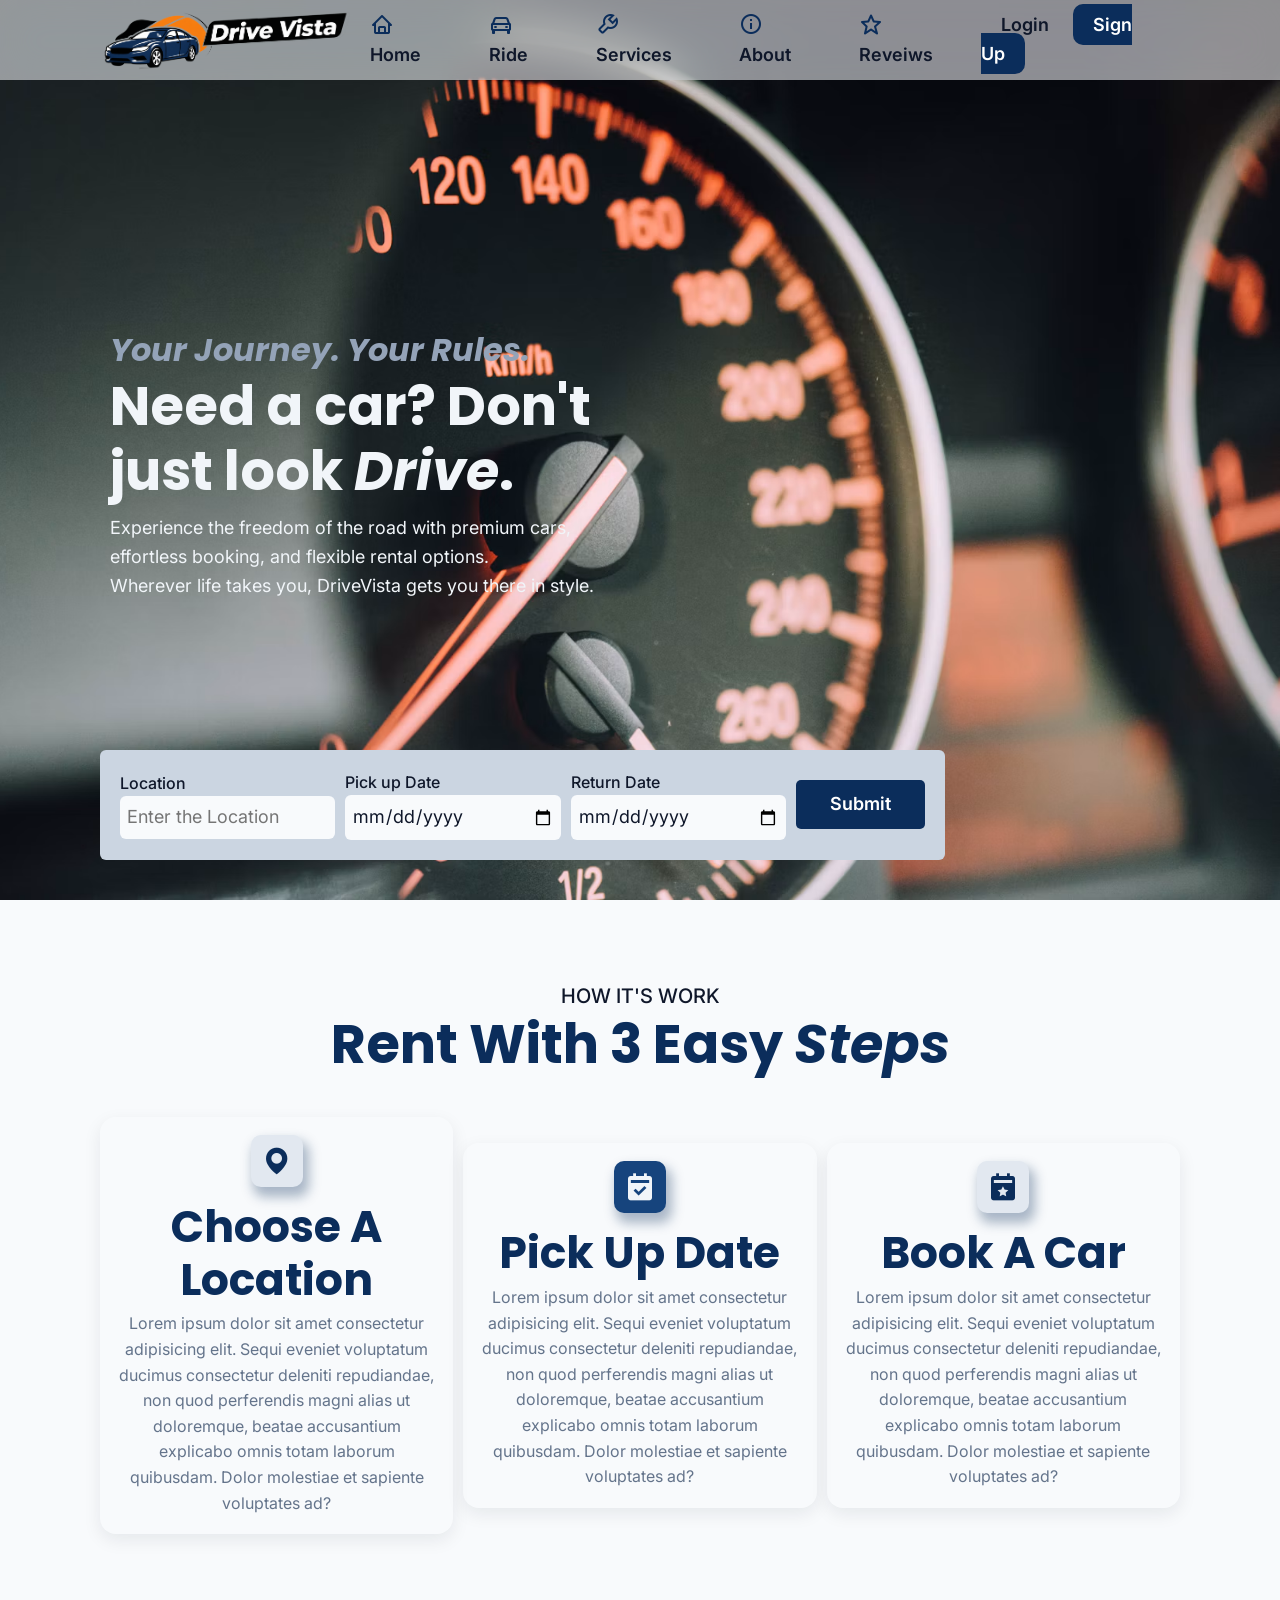
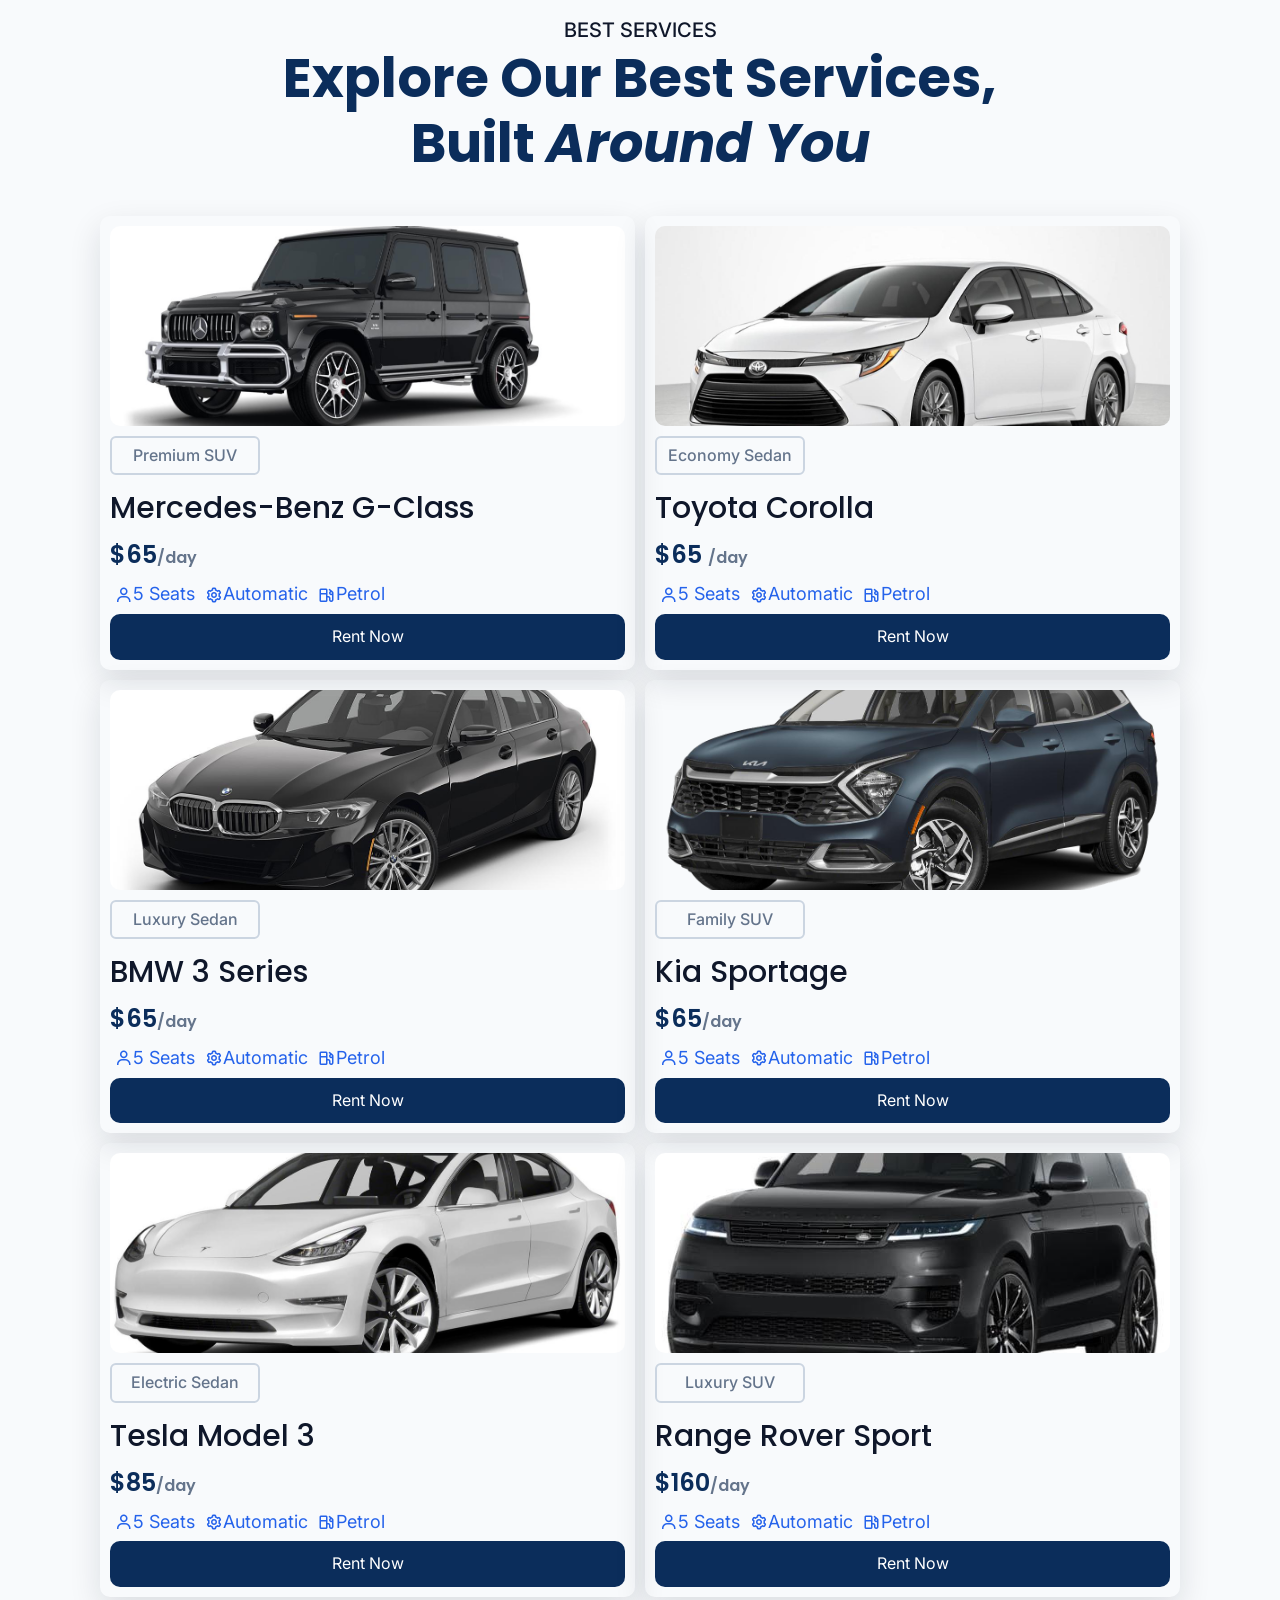
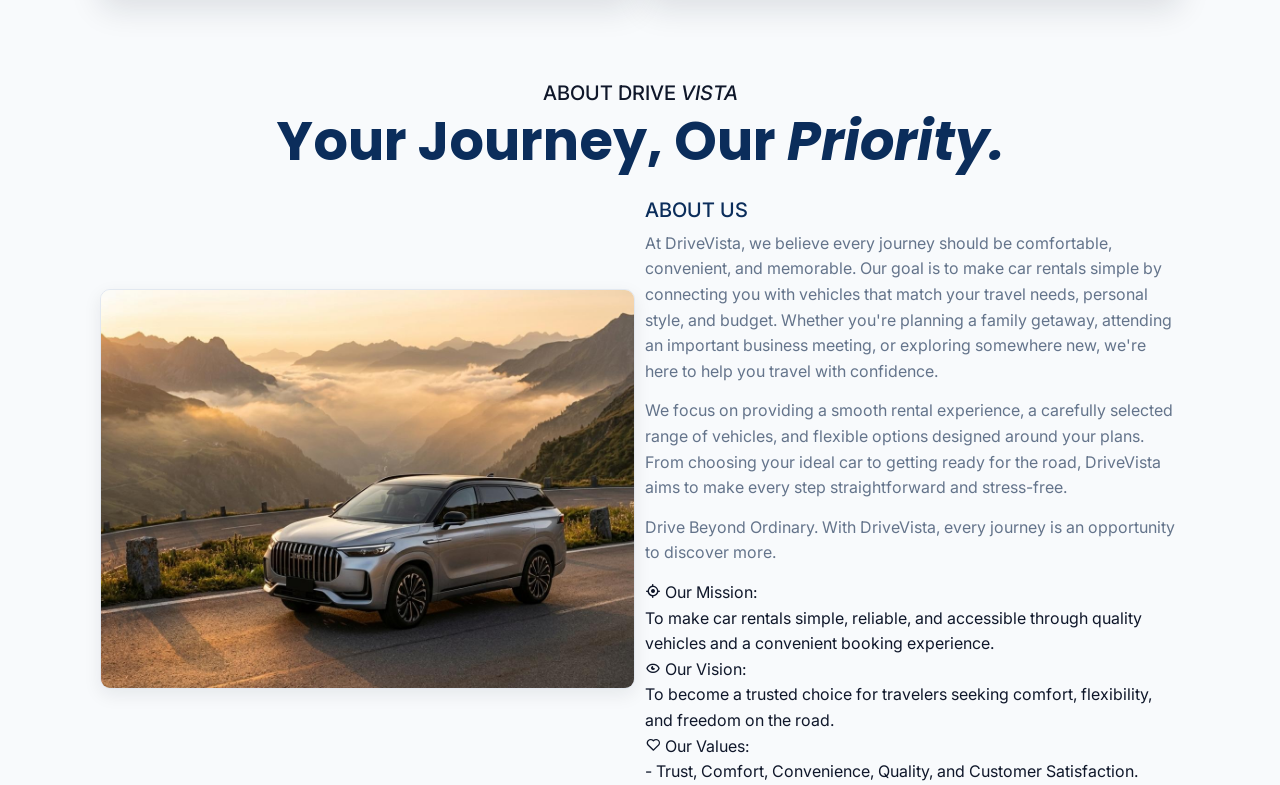
==== index.html @ 998f9898 "The git initialized in the Drive Vista and project near to be ends" ====
<!doctype html>
<html lang="en">
  <head>
    <meta charset="UTF-8" />
    <meta name="viewport" content="width=device-width, initial-scale=1.0" />
    <meta
      name="description"
      content="Discover DriveVista for a seamless car rental experience. Explore premium vehicles, flexible bookings, and convenient rides for every journey."
    />
    <title>DriveVista | Premium Car Rentals</title>
    <link rel="stylesheet" href="./CSS[style-Sheets]/style.css" />
    <link
      href="https://unpkg.com/boxicons@2.1.4/css/boxicons.min.css"
      rel="stylesheet"
    />
  </head>
  <body>
    <header>
      <div class="navLogo">
        <a href="index.html">
          <img src="./Assets/mainLogo.png" alt="mainLogo" />
        </a>
      </div>
      <div class="menuIcon"><i class="bx bx-menu"></i></div>
      <div class="navLinks">
        <a href="#home"><i class="bx bx-home"></i> Home</a>
        <a href="#ride"><i class="bx bx-car"></i> Ride</a>
        <a href="#services"><i class="bx bx-wrench"></i> Services</a>
        <a href="#about"><i class="bx bx-info-circle"></i> About</a>
        <a href="#reviews"><i class="bx bx-star"></i> Reveiws</a>
      </div>
      <div class="navBtn">
        <a href="#" class="sign-in">Login</a>
        <a href="#" class="sign-up">Sign Up</a>
      </div>
    </header>

    <!-- Home Section Starts Here -->
    <section class="section home" id="home">
      <div class="homeText">
        <h1>
          <span>Your Journey. Your Rules. </span><br />
          Need a car? Don't just look <em>Drive</em>.
        </h1>
        <p>
          Experience the freedom of the road with premium cars, <br />
          effortless booking, and flexible rental options. <br />
          Wherever life takes you, DriveVista gets you there in style.
        </p>
      </div>
      <div class="registrationForm-Container">
        <form action="">
          <div class="input-box">
            <span>Location</span>
            <input
              type="search"
              name="locationRegistrationForm"
              id="locationRegistrationForm"
              placeholder="Enter the Location"
              important
            />
          </div>
          <div class="input-box">
            <span>Pick up Date</span>
            <input
              type="date"
              name="picudateRegistrationForm"
              id="picudateRegistrationForm"
              important
            />
          </div>
          <div class="input-box">
            <span>Return Date</span>
            <input
              type="date"
              name="retdateRegistrationForm"
              id="retdateRegistrationForm"
            />
          </div>
          <button type="submit" class="registrationFormBTN">Submit</button>
        </form>
      </div>
    </section>
    <!-- Home Section Ends Here -->

    <!-- Rides Section Starts Here -->
    <section class="section ride space16" id="ride">
      <div class="ride_text">
        <span>How it's Work</span>
        <h1>Rent With 3 Easy <em>Steps</em></h1>
      </div>
      <div class="ride_container space8">
        <div class="ride_bxes">
          <i class="bx bxs-map"></i>
          <h2>Choose A Location</h2>
          <p>
            Lorem ipsum dolor sit amet consectetur adipisicing elit. Sequi
            eveniet voluptatum ducimus consectetur deleniti repudiandae, non
            quod perferendis magni alias ut doloremque, beatae accusantium
            explicabo omnis totam laborum quibusdam. Dolor molestiae et sapiente
            voluptates ad?
          </p>
        </div>
        <div class="ride_bxes">
          <i class="bx bxs-calendar-check"></i>
          <h2>Pick Up Date</h2>
          <p>
            Lorem ipsum dolor sit amet consectetur adipisicing elit. Sequi
            eveniet voluptatum ducimus consectetur deleniti repudiandae, non
            quod perferendis magni alias ut doloremque, beatae accusantium
            explicabo omnis totam laborum quibusdam. Dolor molestiae et sapiente
            voluptates ad?
          </p>
        </div>
        <div class="ride_bxes">
          <i class="bx bxs-calendar-star"></i>
          <h2>Book A Car</h2>
          <p>
            Lorem ipsum dolor sit amet consectetur adipisicing elit. Sequi
            eveniet voluptatum ducimus consectetur deleniti repudiandae, non
            quod perferendis magni alias ut doloremque, beatae accusantium
            explicabo omnis totam laborum quibusdam. Dolor molestiae et sapiente
            voluptates ad?
          </p>
        </div>
      </div>
    </section>

    <!-- Rides Section Ends Here -->

    <!-- Service Section Starts Here -->
    <section class="section service space16" id="services">
      <div class="service_text">
        <span>Best Services</span>
        <h1>
          Explore Our Best Services,<br />
          Built <em>Around You</em>
        </h1>
      </div>
      <div class="service_container space8">
        <div class="service_card">
          <div class="service_card-img">
            <img src="./Assets/serviceCardCar(1).jpg" alt="car#01" />
          </div>
          <p>Premium SUV</p>
          <h3>Mercedes-Benz G-Class</h3>
          <h4>$65<span>/day</span></h4>
          <div class="serviceCardIcon">
            <p><i class="bx bx-user"></i> 5 Seats</p>
            <p><i class="bx bx-cog"></i> Automatic</p>
            <p><i class="bx bx-gas-pump"></i> Petrol</p>
          </div>

          <a href="#" class="service_card-btn">Rent Now</a>
        </div>
        <div class="service_card">
          <div class="service_card-img">
            <img src="./Assets/serviceCardCar(2).jpg" alt="car#2" />
          </div>
          <p>Economy Sedan</p>
          <h3>Toyota Corolla</h3>
          <h4>$65 <span>/day</span></h4>
          <div class="serviceCardIcon">
            <p><i class="bx bx-user"></i> 5 Seats</p>
            <p><i class="bx bx-cog"></i> Automatic</p>
            <p><i class="bx bx-gas-pump"></i> Petrol</p>
          </div>

          <a href="#" class="service_card-btn">Rent Now</a>
        </div>
        <div class="service_card">
          <div class="service_card-img">
            <img src="./Assets/serviceCardCar(3).jpg" alt="car#03" />
          </div>
          <p>Luxury Sedan</p>
          <h3>BMW 3 Series</h3>
          <h4>$65<span>/day</span></h4>
         <div class="serviceCardIcon">
            <p><i class="bx bx-user"></i> 5 Seats</p>
            <p><i class="bx bx-cog"></i> Automatic</p>
            <p><i class="bx bx-gas-pump"></i> Petrol</p>
          </div>

          <a href="#" class="service_card-btn">Rent Now</a>
        </div>
        <div class="service_card">
          <div class="service_card-img">
            <img src="./Assets/serviceCardCar_(4).png" alt="car#04" />
          </div>
          <p>Family SUV</p>
          <h3>Kia Sportage</h3>
          <h4>$65<span>/day</span></h4>
           <div class="serviceCardIcon">
            <p><i class="bx bx-user"></i> 5 Seats</p>
            <p><i class="bx bx-cog"></i> Automatic</p>
            <p><i class="bx bx-gas-pump"></i> Petrol</p>
          </div>

          <a href="#" class="service_card-btn">Rent Now</a>
        </div>
        <div class="service_card">
          <div class="service_card-img">
            <img src="./Assets/serviceCardCar(5).jpg" alt="car#05" />
          </div>
          <p>Electric Sedan</p>
          <h3>Tesla Model 3</h3>
          <h4>$85<span>/day</span></h4>
           <div class="serviceCardIcon">
            <p><i class="bx bx-user"></i> 5 Seats</p>
            <p><i class="bx bx-cog"></i> Automatic</p>
            <p><i class="bx bx-gas-pump"></i> Petrol</p>
          </div>

          <a href="#" class="service_card-btn">Rent Now</a>
        </div>
        <div class="service_card">
          <div class="service_card-img">
            <img src="./Assets/serviceCardCar(6).jpg" alt="car#06" />
          </div>
          <p>Luxury SUV</p>
          <h3>Range Rover Sport</h3>
          <h4>$160<span>/day</span></h4>
          <div class="serviceCardIcon">
            <p><i class="bx bx-user"></i> 5 Seats</p>
            <p><i class="bx bx-cog"></i> Automatic</p>
            <p><i class="bx bx-gas-pump"></i> Petrol</p>
          </div>
          <a href="#" class="service_card-btn">Rent Now</a>
        </div>
      </div>
    </section>
    <!-- Service Section Ends Here -->
    <!-- About Section Starts Here -->
    <section class="about section space16" id="about">
      <div class="about_text">
        <span>About Drive <em>Vista</em></span>
        <h1>Your Journey, Our <em>Priority.</em></h1>
      </div>
      <div class="about_container">
        <div class="about-img">
          <img src="./Assets/aboutSectionImg (2).jpg" alt="aboutSectionImg" />
        </div>
        <div class="about-text">
          <span>About US</span>
          <p>
            At DriveVista, we believe every journey should be comfortable,
            convenient, and memorable. Our goal is to make car rentals simple by
            connecting you with vehicles that match your travel needs, personal
            style, and budget. Whether you're planning a family getaway,
            attending an important business meeting, or exploring somewhere new,
            we're here to help you travel with confidence.
          </p>
          <p>
            We focus on providing a smooth rental experience, a carefully
            selected range of vehicles, and flexible options designed around
            your plans. From choosing your ideal car to getting ready for the
            road, DriveVista aims to make every step straightforward and
            stress-free.
          </p>
          <p>
            Drive Beyond Ordinary. With DriveVista, every journey is an
            opportunity to discover more.
          </p>
          <dl class="suppContnet">
            <dt><i class="bx bx-target-lock"></i> Our Mission:</dt>
            <dd>
              To make car rentals simple, reliable, and accessible through
              quality <br />vehicles and a convenient booking experience.
            </dd>
            <dt><i class="bx bx-show-alt"></i> Our Vision:</dt>
            <dd>
              To become a trusted choice for travelers seeking comfort,
              flexibility,<br />
              and freedom on the road.
            </dd>
            <dt><i class="bx bx-heart"></i> Our Values:</dt>
            <dd>
              - Trust, Comfort, Convenience, Quality, and Customer Satisfaction.
            </dd>
          </dl>
        </div>
      </div>
    </section>
    <!-- About Section Ends Here -->
    <script src="./Javascript/app.js"></script>
  </body>
</html>
---- CSS[style-Sheets]/style.css ----
/* ========================================
   DriveVista — Global Design Tokens
   File: root.css
======================================== */

/* 1. Google Fonts */
@import url('https://fonts.googleapis.com/css2?family=Inter:wght@400;500;600;700&family=Poppins:wght@400;500;600;700;800&display=swap');

/* 2. Root Variables */
:root {
  /* Brand Colors */
  --color-primary: #0B2D5B;
  --color-primary-light: #16447D;
  --color-secondary: #2563EB;
  --color-secondary-hover: #1D4ED8;
  --color-accent: #0EA5A4;

  /* Background Colors */
  --color-background: #F8FAFC;
  --color-surface: #FFFFFF;
  --color-surface-alt: #F1F5F9;

  /* Text Colors */
  --color-text: #0F172A;
  --color-text-secondary: #64748B;
  --color-text-muted: #94A3B8;
  --color-text-inverse: #FFFFFF;

  /* Border Colors */
  --color-border: #E2E8F0;
  --color-border-dark: #CBD5E1;

  /* Status Colors */
  --color-success: #16A34A;
  --color-warning: #F59E0B;
  --color-danger: #DC2626;

  /* Typography */
  --font-primary: 'Inter', sans-serif;
  --font-heading: 'Poppins', sans-serif;

  --font-size-xs: 1.2rem;
  --font-size-sm: 1.4rem;
  --font-size-base: 1.6rem;
  --font-size-md: 1.8rem;
  --font-size-lg: 2rem;
  --font-size-xl: 2.4rem;
  --font-size-2xl: 3.2rem;
  --font-size-3xl: 4rem;
  --font-size-4xl: 4.8rem;

  --font-weight-regular: 400;
  --font-weight-medium: 500;
  --font-weight-semibold: 600;
  --font-weight-bold: 700;
  --font-weight-extrabold: 800;

  --line-height-tight: 1.2;
  --line-height-normal: 1.6;
  --line-height-relaxed: 1.8;



  /* Layout */
  --container-width: 120rem;
  --container-padding: 2.4rem;
  --navbar-height: 8rem;

  /* Border Radius */
  --radius-sm: 0.6rem;
  --radius-md: 1rem;
  --radius-lg: 1.6rem;
  --radius-xl: 2.4rem;
  --radius-full: 9999px;

  /* Shadows */
  --shadow-sm: 0 0.2rem 0.6rem rgb(15 23 42 / 5%);
  --shadow-md: 0 0.6rem 1.8rem rgb(15 23 42 / 8%);
  --shadow-lg: 0 1.2rem 3.2rem rgb(15 23 42 / 12%);

  /* Transitions */
  --transition-fast: 0.2s ease;
  --transition-normal: 0.3s ease;
  --transition-slow: 0.5s ease;

  /* Z-index */
  --z-dropdown: 100;
  --z-sticky: 500;
  --z-overlay: 900;
  --z-modal: 1000;
}

/* 3. Global Reset */
*,
*::before,
*::after {
  margin: 0;
  padding: 0;
  box-sizing: border-box;
}

/* 4. Base HTML */
html {
  font-size: 62.5%;
  scroll-behavior: smooth;
  scroll-padding-top: var(--navbar-height);
}

html::-webkit-scrollbar-track {
  background: transparent;
}

html::-webkit-scrollbar-thumb {
  background: var(--color-primary-light);
  border-radius: var(--radius-xl);
}

body {
  min-width: 320px;
  font-family: var(--font-primary);
  font-size: var(--font-size-base);
  line-height: var(--line-height-normal);
  color: var(--color-text);
  background-color: var(--color-background);
  -webkit-font-smoothing: antialiased;
  text-rendering: optimizeLegibility;
}

/* 5. Headings */
h1,
h2,
h3,
h4,
h5,
h6 {
  font-family: var(--font-heading);
  font-weight: var(--font-weight-bold);
  line-height: var(--line-height-tight);
  color: var(--color-primary);
}

h1 {
  font-size: clamp(3.6rem, 5vw, 5.4rem);
}

h2 {
  font-size: clamp(2.8rem, 4vw, 4.4rem);
}

h3 {
  font-size: clamp(2.2rem, 3vw, 3rem);
}

p {
  color: var(--color-text-secondary);
}

/* 6. Links */
a {
  color: inherit;
  text-decoration: none;
  transition: color var(--transition-fast);
}

/* 7. Images and Media */
img,
picture,
video,
canvas,
svg {
  display: block;
  max-width: 100%;
}

img {
  height: auto;
  object-fit: cover;
}

/* 8. Form Elements */
button,
input,
textarea,
select {
  font: inherit;
}

button {
  cursor: pointer;
  border: none;
}

input,
textarea,
select {
  width: 100%;
  color: var(--color-text);
  background-color: var(--color-surface);
  border: 1px solid var(--color-border);
  border-radius: var(--radius-md);
  outline: none;
  transition:
    border-color var(--transition-fast),
    box-shadow var(--transition-fast);
}

input:focus,
textarea:focus,
select:focus {
  /* border-color: var(--color-secondary); */
  box-shadow: 0 0 0 3px rgb(37 99 235 / 12%);
}

textarea {
  resize: vertical;
}

button:focus-visible,
a:focus-visible {
  outline: 2px solid var(--color-secondary);
  outline-offset: 3px;
}

/* 9. Lists */
ul,
ol {
  list-style: none;
}

/* 10. Selection */
::selection {
  color: var(--color-text-inverse);
  background-color: var(--color-secondary);
}

/* 11. Reusable Layout */
.container {
  width: min(100% - (var(--container-padding) * 2),
      var(--container-width));
  margin-inline: auto;
}

.section {
  padding-block: var(--space-16);
  padding-left: 10rem;
  padding-right: 10rem;

}

.space1 {

  margin-top: 0.5rem;
}

.space2 {

  margin-top: 1rem;
}

.space3 {

  margin-top: 1.5rem;
}

.space4 {

  margin-top: 2rem;
}

.space5 {

  margin-top: 2.5rem;
}

.space6 {

  margin-top: 3rem;
}

.space8 {

  margin-top: 4rem;
}

.space10 {
  margin-top: 5rem;
}

.space12 {
  margin-top: 6rem;
}

.space16 {
  margin-top: 8rem;
}

/* ========================================
Header Css Starts Here
========================================*/
header {
  position: fixed;
  width: 100%;
  height: var(--navbar-height);
  top: 0;
  right: 0;
  z-index: var(--z-sticky);
  display: flex;
  align-items: center;
  justify-content: space-between;
  background: rgba(248, 250, 252, 0.555);
  backdrop-filter: blur(20px) saturate(180%);
  -webkit-backdrop-filter: blur(20px) saturate(180%);
  /* background: var(--color-border); */
  padding: 1.5rem 10rem;
}

header .navLogo img {
  width: 250px;
}

header .navLinks {
  display: flex;
  align-items: center;
  justify-content: center;
}

header .navLinks i {
  font-size: var(--font-size-xl);
  color: var(--color-primary);
  position: relative;
  top: 3px;
}

header .navLinks a {
  padding: 1rem 2rem;
  font-weight: 600;
  font-size: var(--font-size-md);
  position: relative;
}

header .navLinks a:hover {
  transition: var(--transition-normal);
  color: var(--color-primary);
}

header .navLinks a::after {
  content: "";
  width: 0%;
  height: 3px;
  background: var(--color-primary);
  position: absolute;
  bottom: 1px;
  left: 0;
  transition: var(--transition-normal);
}

header .navLinks a:hover::after {
  width: 100%;
}

header .menuIcon {
  display: none;

}

header .menuIcon i {
  font-size: var(--font-size-xl);
  cursor: pointer;
  padding: 5px;
  color: var(--color-primary);
  border: 2px solid var(--color-primary-light);
  border-radius: var(--radius-md);
}

header .navBtn a {
  padding: 1rem 2rem;
  color: var(--color-text-inverse);
  font-weight: var(--font-weight-semibold);
  font-size: var(--font-size-md);
  border-radius: var(--radius-md)
}

header .navBtn a.sign-up {
  background: var(--color-primary);
  transition: var(--transition-normal);
}

header .navBtn a.sign-in {
  color: var(--color-text);
  transition: var(--transition-normal);
}

header .navBtn a.sign-up:hover,
header .navBtn a.sign-in:hover {
  background: var(--color-primary-light);
  color: var(--color-text-inverse);

}

/* ========================================
Header Css Ends Here
========================================*/


/* ========================================
Home Css Starts Here
========================================*/
.home {
  width: 100%;
  min-height: 100vh;
  position: relative;
  background: url(../Assets/carMeter.png);
  background-repeat: no-repeat;
  background-position: center right;
  background-size: cover;
  display: grid;
  align-items: center;
  grid-template-columns: repeat(2, 1fr);
}

.home .homeText {
  text-align: left;
}

.home .homeText h1,
.home .homeText p {
  color: var(--color-surface-alt);
  margin: 1rem .5rem 0 1rem;
}

.home .homeText h1 span {
  font-size: var(--font-size-2xl);
  color: var(--color-text-muted);
  text-align: center;
  font-style: italic;
}

.home .homeText p {
  font-size: var(--font-size-md);
  margin: 1rem .5rem 0 1rem;
}

.home .registrationForm-Container form {
  display: flex;
  flex-wrap: wrap;
  align-items: center;
  gap: 1rem;
  position: absolute;
  bottom: 4rem;
  left: 10rem;
  background: var(--color-border-dark);
  padding: 2rem;
  border-radius: var(--radius-sm);
}

.home .registrationForm-Container .input-box {
  flex: 1 1 7rem;
  display: flex;
  flex-direction: column;
}

.home .registrationForm-Container .input-box span {
  font-weight: var(--font-weight-medium);
}

.home .registrationForm-Container .input-box input::placeholder {
  font-size: var(--font-size-md);
}

.home .registrationForm-Container .input-box input {
  padding: 0.7rem;
  outline: none;
  border: none;
  background-color: var(--color-background);
  border-radius: var(--radius-sm);
  font-size: var(--font-size-md);
}

.home .registrationForm-Container .registrationFormBTN {
  /* flex: 1 1 7rem; */
  padding: 1rem 3.4rem;
  border: none;
  border-radius: .5rem;
  background: var(--color-primary);
  color: var(--color-text-inverse);
  font-size: var(--font-size-md);
  font-weight: var(--font-weight-semibold);
  transition: var(--transition-normal);
}

.home .registrationForm-Container .registrationFormBTN:hover {
  background-color: var(--color-primary-light);
  transform: scale(1.1);
}

/* ========================================
Home Css Ends Here
========================================*/
/* ========================================
Ride Section Css Starts Here
========================================*/
.ride .ride_text {
  text-align: center;
}

.ride .ride_text span {
  font-size: var(--font-size-lg);
  text-transform: uppercase;
  font-weight: var(--font-weight-medium);
}

.ride .ride_container {
  display: grid;
  align-items: center;
  grid-template-columns: repeat(auto-fit, minmax(250px, auto));
  gap: 1rem;
}

.ride .ride_container .ride_bxes {
  text-align: center;
  padding: 1.8rem;
  box-shadow: var(--shadow-md);
  border-radius: var(--radius-lg);
}

.ride .ride_container .ride_bxes .bx {
  font-size: var(--font-size-2xl);
  padding: 1rem;
  background: var(--color-border);
  border-radius: var(--radius-md);
  color: var(--color-primary);
  transition: var(--transition-normal);
  box-shadow: 4px 8px 12px 2px #0b2e5b56;
}

.ride .ride_container .ride_bxes .bx:hover,
.ride .ride_container .ride_bxes .bxs-calendar-check {
  background: var(--color-primary-light);
  color: var(--color-surface-alt);
}

.ride .ride_container .ride_bxes h2 {
  margin: 1.4rem 0 .5rem;
}

/* ========================================
Ride Section Css Ends Here
========================================*/


/* ========================================
Services Section Css Starts Here
========================================*/
.service .service_text {
  text-align: center;
}

.service .service_text span {
  font-size: var(--font-size-lg);
  text-transform: uppercase;
  font-weight: var(--font-weight-medium);
}

.service .service_container {
  display: grid;
  grid-template-columns: repeat(auto-fit, minmax(400px, auto));
  gap: 1rem;
}

.service .service_container .service_card {
  padding: 1rem;
  border-radius: var(--radius-md);
  box-shadow: var(--shadow-lg);
  transition: var(--transition-fast);
}
.service .service_container .service_card:hover{
  background: var(--color-border);
}
.service .service_container .service_card .service_card-img{
  width: 100%;
  height: 200px;
}
.service .service_container .service_card .service_card-img img{
  width: 100%;
  height: 100%;
  border-radius: var(--radius-md);
  object-fit: cover;
  object-position: center;
}
.service .service_container .service_card>p{
  padding: 5px 0rem;
  text-align: center;
  width: 15rem;
  border-radius: var(--radius-sm);
  margin: 1rem 0px 1rem;
  font-weight: var(--font-weight-medium);
  border: 2px solid var(--color-border-dark);
}
.service .service_container .service_card h3{
  color: var(--color-text);
  font-weight: var(--font-weight-medium);
  margin: 1.5rem 0;
}
.service .service_container .service_card h4{
  font-size: var(--font-size-xl);
  font-weight: var(--font-weight-semibold);
  margin: 0.2rem 0px 0.5rem;
}
.service .service_container .service_card .serviceCardIcon{
  font-size: var(--font-size-md);
  display: flex;
  align-items: center;
 }
.service .service_container .service_card .serviceCardIcon p{
  color: var(--color-secondary);
  margin: .5rem .5rem;
  display: flex;
  align-items: center;
}

.service .service_container .service_card h4 span{
  font-size: var(--font-size-base);
  color: var(--color-text-secondary);
}
.service .service_container .service_card .service_card-btn{
  display: flex;
  justify-content: center;
  background: var(--color-primary);
  color: var(--color-text-inverse);
  padding: 1rem;border-radius: var(--radius-md);
}
.service .service_container .service_card .service_card-btn:hover{
  background: var(--color-primary-light);
}

  /* ========================================
Services Section Css Ends Here
========================================*/


/* ========================================
About Section Css Starts Here
========================================*/
.about .about_text{
  text-align: center;
}

.about .about_text span {
  font-size: var(--font-size-lg);
  text-transform: uppercase;
  font-weight: var(--font-weight-medium);
  
}
.about .about_container {
  display: grid;
  grid-template-columns: repeat(2,1fr);
  margin-top: 2rem;
  align-items: center;
  gap: 1rem;
}
.about .about_container .about-img img{
  border-radius: var(--radius-md);
  box-shadow: var(--shadow-md);
  border:1px solid var(--color-border);
}

.about .about_container .about-text span{ 
  font-weight: var(--font-weight-medium);
  color: var(--color-primary);
  font-size: var(--font-size-lg);

  text-transform: uppercase;
}
.about .about_container .about-text p{ 
  margin: .5rem 0 1.4rem;
  /* font-size: var(--font-size-md); */
}
/* ========================================
About Section Css Ends Here
========================================*/
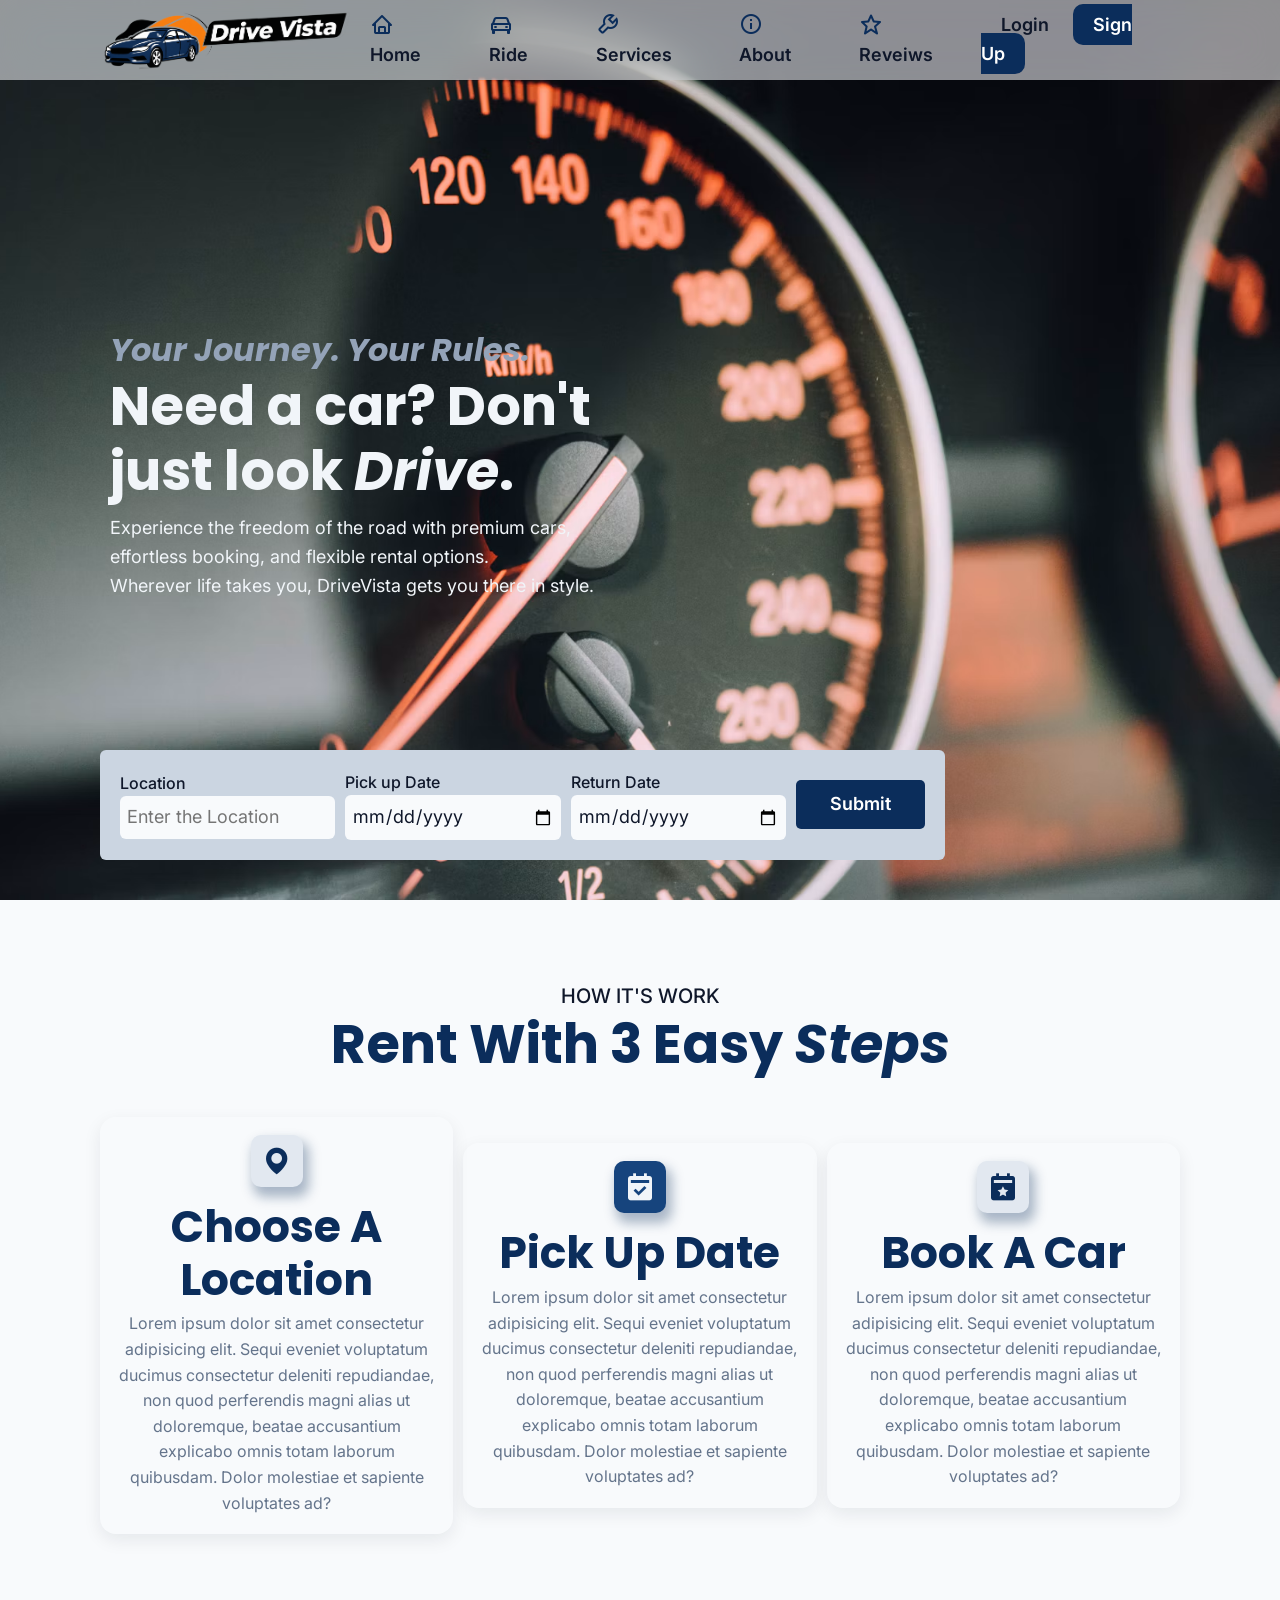
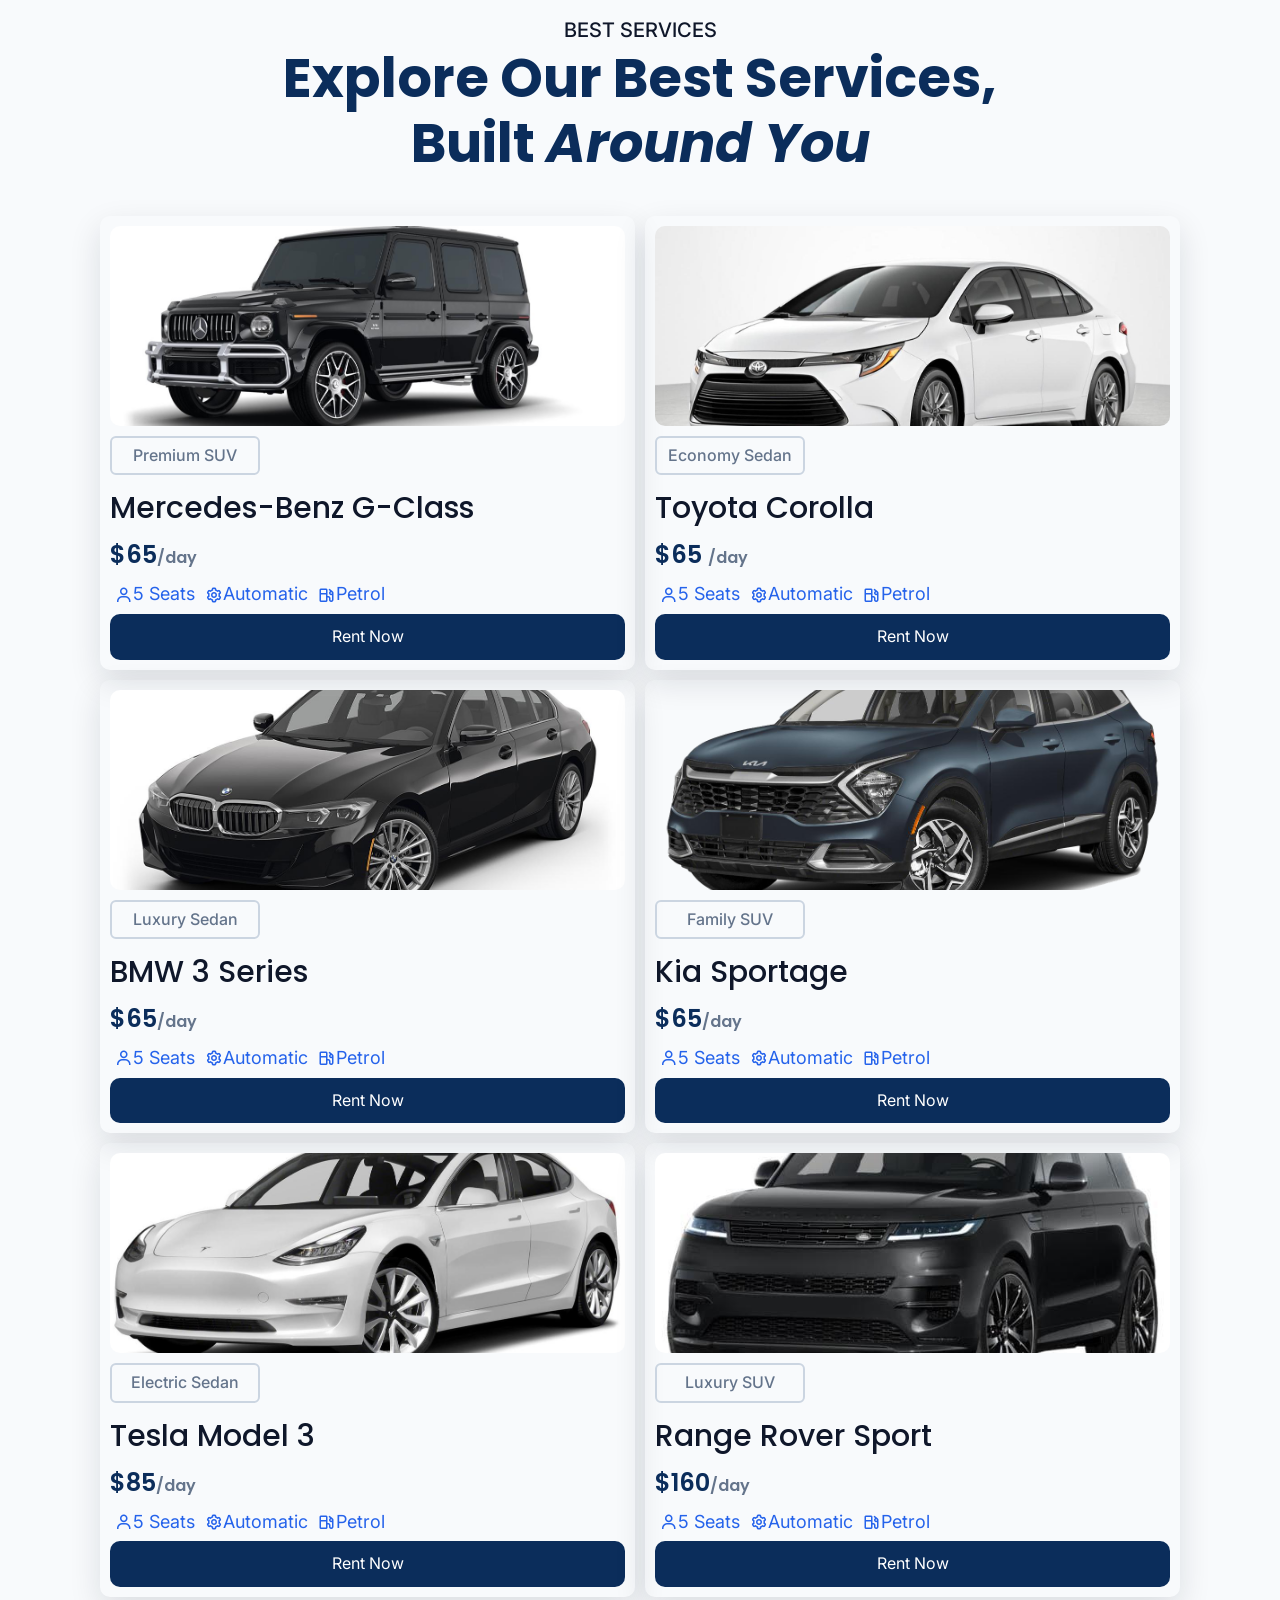
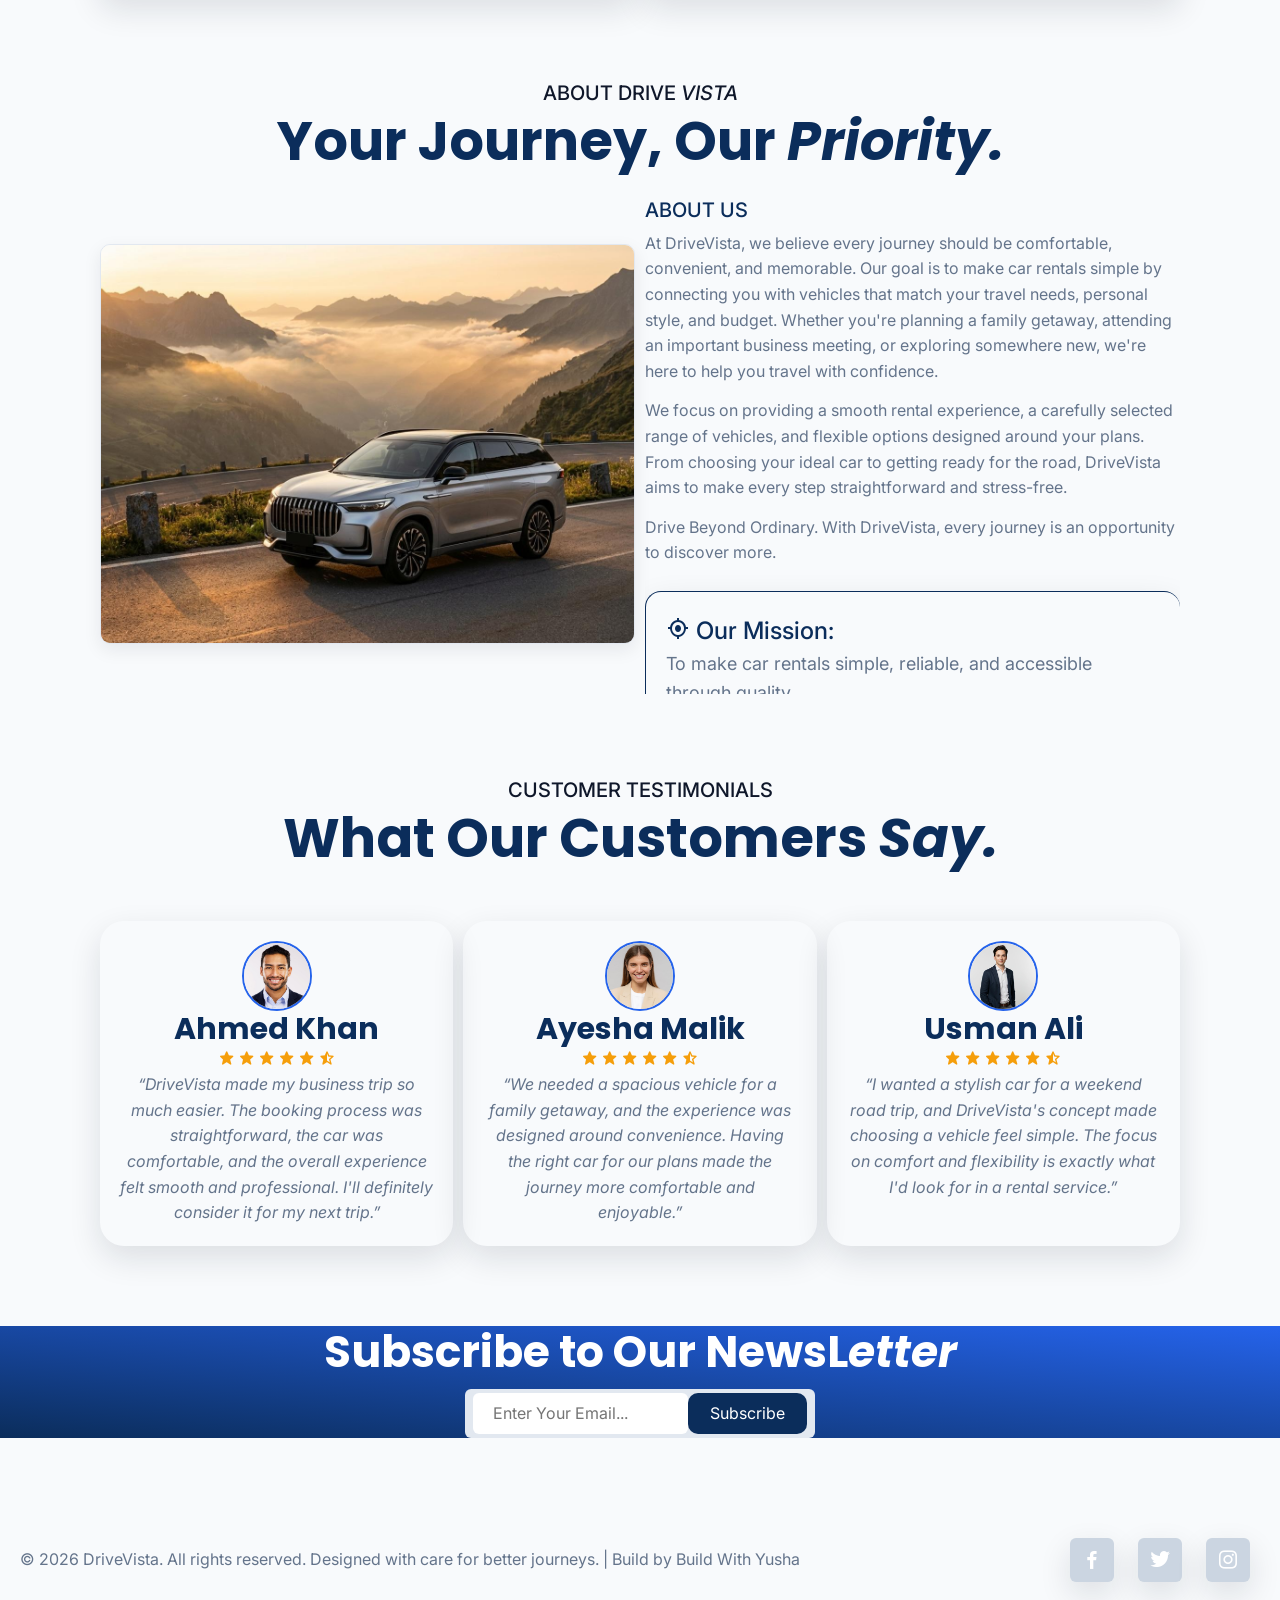
==== commit 495b9402: "feat: complete responsive DriveVista car rental landing page" ====
--- a/index.html
+++ b/index.html
@@ -27,7 +27,7 @@
         <a href="#ride"><i class="bx bx-car"></i> Ride</a>
         <a href="#services"><i class="bx bx-wrench"></i> Services</a>
         <a href="#about"><i class="bx bx-info-circle"></i> About</a>
-        <a href="#reviews"><i class="bx bx-star"></i> Reveiws</a>
+        <a href="#reveiws"><i class="bx bx-star"></i> Reveiws</a>
       </div>
       <div class="navBtn">
         <a href="#" class="sign-in">Login</a>
@@ -175,7 +175,7 @@
           <p>Luxury Sedan</p>
           <h3>BMW 3 Series</h3>
           <h4>$65<span>/day</span></h4>
-         <div class="serviceCardIcon">
+          <div class="serviceCardIcon">
             <p><i class="bx bx-user"></i> 5 Seats</p>
             <p><i class="bx bx-cog"></i> Automatic</p>
             <p><i class="bx bx-gas-pump"></i> Petrol</p>
@@ -190,7 +190,7 @@
           <p>Family SUV</p>
           <h3>Kia Sportage</h3>
           <h4>$65<span>/day</span></h4>
-           <div class="serviceCardIcon">
+          <div class="serviceCardIcon">
             <p><i class="bx bx-user"></i> 5 Seats</p>
             <p><i class="bx bx-cog"></i> Automatic</p>
             <p><i class="bx bx-gas-pump"></i> Petrol</p>
@@ -205,7 +205,7 @@
           <p>Electric Sedan</p>
           <h3>Tesla Model 3</h3>
           <h4>$85<span>/day</span></h4>
-           <div class="serviceCardIcon">
+          <div class="serviceCardIcon">
             <p><i class="bx bx-user"></i> 5 Seats</p>
             <p><i class="bx bx-cog"></i> Automatic</p>
             <p><i class="bx bx-gas-pump"></i> Petrol</p>
@@ -262,26 +262,129 @@
             opportunity to discover more.
           </p>
           <dl class="suppContnet">
-            <dt><i class="bx bx-target-lock"></i> Our Mission:</dt>
-            <dd>
-              To make car rentals simple, reliable, and accessible through
-              quality <br />vehicles and a convenient booking experience.
-            </dd>
-            <dt><i class="bx bx-show-alt"></i> Our Vision:</dt>
-            <dd>
-              To become a trusted choice for travelers seeking comfort,
-              flexibility,<br />
-              and freedom on the road.
-            </dd>
-            <dt><i class="bx bx-heart"></i> Our Values:</dt>
-            <dd>
-              - Trust, Comfort, Convenience, Quality, and Customer Satisfaction.
-            </dd>
+            <div class="suppContentCard">
+              <dt><i class="bx bx-target-lock"></i> Our Mission:</dt>
+              <dd>
+                To make car rentals simple, reliable, and accessible through
+                quality <br />vehicles and a convenient booking experience.
+              </dd>
+            </div>
+            <div class="suppContentCard">
+              <dt><i class="bx bx-show-alt"></i> Our Vision:</dt>
+              <dd>
+                To become a trusted choice for travelers seeking comfort,
+                flexibility,<br />
+                and freedom on the road.
+              </dd>
+            </div>
+            <div class="suppContentCard">
+              <dt><i class="bx bx-heart"></i> Our Values:</dt>
+              <dd>
+                - Trust, Comfort, Convenience, Quality, and Customer
+                Satisfaction.
+              </dd>
+            </div>
           </dl>
         </div>
       </div>
     </section>
     <!-- About Section Ends Here -->
+    <!-- Reveiw Section Starts Here -->
+    <section class="section reveiw space16" id="reveiws">
+      <div class="reveiw_text">
+        <span>CUSTOMER TESTIMONIALS</span>
+        <h1>What Our Customers <em>Say.</em></h1>
+      </div>
+      <div class="reveiw_container space16">
+        <div class="reveiw-card">
+          <div class="reveiw-cardCustImg">
+            <img
+              src="./Assets/ReveiwSectionImg-01.jpg"
+              alt="ReveiwSectionImg-01"
+            />
+          </div>
+          <h3>Ahmed Khan</h3>
+          <div class="stars">
+            <i class="bx bxs-star"></i>
+            <i class="bx bxs-star"></i>
+            <i class="bx bxs-star"></i>
+            <i class="bx bxs-star"></i>
+            <i class="bx bxs-star"></i>
+            <i class="bx bxs-star-half"></i>
+          </div>
+          <p>
+            “DriveVista made my business trip so much easier. The booking
+            process was straightforward, the car was comfortable, and the
+            overall experience felt smooth and professional. I'll definitely
+            consider it for my next trip.”
+          </p>
+        </div>
+        <div class="reveiw-card">
+          <div class="reveiw-cardCustImg">
+            <img
+              src="./Assets/ReveiwSectionImg-02.jpg"
+              alt="ReveiwSectionImg-02"
+            />
+          </div>
+          <h3>Ayesha Malik</h3>
+          <div class="stars">
+            <i class="bx bxs-star"></i>
+            <i class="bx bxs-star"></i>
+            <i class="bx bxs-star"></i>
+            <i class="bx bxs-star"></i>
+            <i class="bx bxs-star"></i>
+            <i class="bx bxs-star-half"></i>
+          </div>
+          <p>
+            “We needed a spacious vehicle for a family getaway, and the
+            experience was designed around convenience. Having the right car for
+            our plans made the journey more comfortable and enjoyable.”
+          </p>
+        </div>
+        <div class="reveiw-card">
+          <div class="reveiw-cardCustImg">
+            <img
+              src="./Assets/ReveiwSectionImg-03.jpg"
+              alt="ReveiwSectionImg-03"
+            />
+          </div>
+          <h3>Usman Ali</h3>
+          <div class="stars">
+            <i class="bx bxs-star"></i>
+            <i class="bx bxs-star"></i>
+            <i class="bx bxs-star"></i>
+            <i class="bx bxs-star"></i>
+            <i class="bx bxs-star"></i>
+            <i class="bx bxs-star-half"></i>
+          </div>
+          <p>
+            “I wanted a stylish car for a weekend road trip, and DriveVista's
+            concept made choosing a vehicle feel simple. The focus on comfort
+            and flexibility is exactly what I'd look for in a rental service.”
+          </p>
+        </div>
+      </div>
+    </section>
+    <!-- Reveiw Section Ends Here -->
+    <!-- NewsLetter Section Starts Here -->
+     <section class="newsLetter section space16">
+      <h2>Subscribe to Our NewsL<em>etter</em></h2>
+      <div class="newsLetterForm">
+        <input type="text" placeholder="Enter Your Email...">
+        <a href="#" class="newsLetterFormBtn">Subscribe</a>
+      </div>
+     </section>
+    <!-- NewsLetter Section Ends Here -->
+    <!-- CopyRight Starts Here -->
+     <div class="copyright space16">
+      <p>&#169; 2026 DriveVista. All rights reserved. Designed with care for better journeys. | Build by Build With Yusha</p>
+      <div class="socialMeiaDivision">
+        <a href="#"><i class="bx bxl-facebook"></i></a>
+        <a href="#"><i class="bx bxl-twitter"></i></a>
+        <a href="#"><i class="bx bxl-instagram"></i></a>
+      </div>
+     </div>
+    <!-- CopyRight Ends Here -->
     <script src="./Javascript/app.js"></script>
   </body>
 </html>
--- a/CSS[style-Sheets]/style.css
+++ b/CSS[style-Sheets]/style.css
@@ -573,21 +573,25 @@
   box-shadow: var(--shadow-lg);
   transition: var(--transition-fast);
 }
-.service .service_container .service_card:hover{
+
+.service .service_container .service_card:hover {
   background: var(--color-border);
 }
-.service .service_container .service_card .service_card-img{
+
+.service .service_container .service_card .service_card-img {
   width: 100%;
   height: 200px;
 }
-.service .service_container .service_card .service_card-img img{
+
+.service .service_container .service_card .service_card-img img {
   width: 100%;
   height: 100%;
   border-radius: var(--radius-md);
   object-fit: cover;
   object-position: center;
 }
-.service .service_container .service_card>p{
+
+.service .service_container .service_card>p {
   padding: 5px 0rem;
   text-align: center;
   width: 15rem;
@@ -596,44 +600,51 @@
   font-weight: var(--font-weight-medium);
   border: 2px solid var(--color-border-dark);
 }
-.service .service_container .service_card h3{
+
+.service .service_container .service_card h3 {
   color: var(--color-text);
   font-weight: var(--font-weight-medium);
   margin: 1.5rem 0;
 }
-.service .service_container .service_card h4{
+
+.service .service_container .service_card h4 {
   font-size: var(--font-size-xl);
   font-weight: var(--font-weight-semibold);
   margin: 0.2rem 0px 0.5rem;
 }
-.service .service_container .service_card .serviceCardIcon{
+
+.service .service_container .service_card .serviceCardIcon {
   font-size: var(--font-size-md);
   display: flex;
   align-items: center;
- }
-.service .service_container .service_card .serviceCardIcon p{
+}
+
+.service .service_container .service_card .serviceCardIcon p {
   color: var(--color-secondary);
   margin: .5rem .5rem;
   display: flex;
   align-items: center;
 }
 
-.service .service_container .service_card h4 span{
+.service .service_container .service_card h4 span {
   font-size: var(--font-size-base);
   color: var(--color-text-secondary);
 }
-.service .service_container .service_card .service_card-btn{
+
+.service .service_container .service_card .service_card-btn {
   display: flex;
   justify-content: center;
   background: var(--color-primary);
   color: var(--color-text-inverse);
-  padding: 1rem;border-radius: var(--radius-md);
-}
-.service .service_container .service_card .service_card-btn:hover{
+  padding: 1rem;
+  border-radius: var(--radius-md);
+}
+
+.service .service_container .service_card .service_card-btn:hover {
   background: var(--color-primary-light);
 }
 
-  /* ========================================
+/* ========================================
 Services Section Css Ends Here
 ========================================*/
 
@@ -641,7 +652,7 @@
 /* ========================================
 About Section Css Starts Here
 ========================================*/
-.about .about_text{
+.about .about_text {
   text-align: center;
 }
 
@@ -649,32 +660,214 @@
   font-size: var(--font-size-lg);
   text-transform: uppercase;
   font-weight: var(--font-weight-medium);
-  
-}
+
+}
+
 .about .about_container {
   display: grid;
-  grid-template-columns: repeat(2,1fr);
+  grid-template-columns: repeat(2, 1fr);
   margin-top: 2rem;
   align-items: center;
   gap: 1rem;
 }
-.about .about_container .about-img img{
+
+.about .about_container .about-img img {
   border-radius: var(--radius-md);
+  /* position: fixed; */
   box-shadow: var(--shadow-md);
-  border:1px solid var(--color-border);
-}
-
-.about .about_container .about-text span{ 
+  border: 1px solid var(--color-border);
+}
+
+.about .about_container .about-text {
+  overflow-y: scroll;
+  /* overflow-y: auto; */
+  scrollbar-width: none;
+  /* Firefox */
+  -ms-overflow-style: none;
+  /* Internet Explorer */
+  height: 500px;
+  position: relative;
+  top: 0;
+}
+
+.about .about_container .about-text span {
   font-weight: var(--font-weight-medium);
   color: var(--color-primary);
   font-size: var(--font-size-lg);
 
   text-transform: uppercase;
 }
-.about .about_container .about-text p{ 
+
+.about .about_container .about-text p {
   margin: .5rem 0 1.4rem;
   /* font-size: var(--font-size-md); */
 }
+
+
+.about .about_container .about-text .suppContnet .suppContentCard {
+  border-left: 1px solid var(--color-primary);
+  border-top: 1px solid var(--color-primary);
+  border-bottom: 1px solid var(--color-primary);
+  padding: 2rem;
+  margin: 2.5rem 0;
+  border-radius: var(--radius-lg);
+  box-shadow: var(--shadow-lg);
+  background: transparent;
+}
+
+.about .about_container .about-text .suppContnet .suppContentCard:hover {
+  background: var(--color-surface);
+}
+
+.about .about_container .about-text .suppContnet .suppContentCard:nth-child(2) {
+  border-left: none;
+  border-right: 1px solid var(--color-primary);
+}
+
+.about .about_container .about-text .suppContnet dt {
+  color: var(--color-primary);
+  font-size: var(--font-size-xl);
+  font-weight: var(--font-weight-medium);
+
+}
+
+.about .about_container .about-text .suppContnet dd {
+  color: var(--color-text-secondary);
+  text-align: left;
+  font-size: var(--font-size-md);
+  font-weight: var(--font-weight-regular);
+
+}
+
 /* ========================================
 About Section Css Ends Here
+========================================*/
+
+
+/* ========================================
+Reveiw Section Css Starts Here
+========================================*/
+.reveiw .reveiw_text {
+  text-align: center;
+}
+
+.reveiw .reveiw_text span {
+  font-size: var(--font-size-lg);
+  text-transform: uppercase;
+  font-weight: var(--font-weight-medium);
+
+}
+
+.reveiw .reveiw_container {
+  display: grid;
+  grid-template-columns: repeat(auto-fit, minmax(250px, auto));
+  gap: 1rem;
+  margin-top: 5rem;
+}
+
+.reveiw .reveiw_container .reveiw-card .reveiw-cardCustImg {
+  width: 70px;
+  height: 70px;
+}
+
+.reveiw .reveiw_container .reveiw-card .reveiw-cardCustImg img {
+  width: 100%;
+  height: 100%;
+  border-radius: 50%;
+  object-fit: cover;
+  object-position: center;
+  border: 2px solid var(--color-secondary);
+}
+
+.reveiw .reveiw_container .reveiw-card {
+  display: flex;
+  flex-direction: column;
+  align-items: center;
+  text-align: center;
+  padding: 2rem;
+  box-shadow: var(--shadow-lg);
+  /* border: 2px solid var(--color-primary);     */
+  border-radius: var(--radius-xl);
+}
+
+.reveiw .reveiw_container .reveiw-card h2 {
+  margin: .5rem 0 .5rem;
+}
+
+.reveiw .reveiw_container .reveiw-card p {
+  font-style: italic;
+}
+
+.reveiw .reveiw_container .reveiw-card .bx {
+  color: var(--color-warning);
+}
+
+/* ========================================
+Reveiw Section Css Ends Here
+========================================*/
+/* ========================================
+NewsLetter Section Css Starts Here
+========================================*/
+.newsLetter {
+  background: linear-gradient(to top right, var(--color-primary), var(--color-secondary));
+  display: flex;
+  flex-direction: column;
+  align-items: center;
+}
+
+.newsLetter h2 {
+  color: var(--color-text-inverse);
+}
+
+.newsLetter .newsLetterForm {
+  margin-top: 1rem;
+  background: var(--color-border);
+  border-radius: var(--radius-sm);
+  padding: 0.4rem .8rem;
+  width: 350px;
+  display: flex;
+  justify-content: space-between;
+}
+
+.newsLetter .newsLetterForm input {
+  border: none;
+  outline: none;
+  padding: 0.8rem 2rem;
+  border-radius: var(--radius-sm);
+}
+
+.newsLetter .newsLetterForm .newsLetterFormBtn {
+  background: var(--color-primary);
+  color: var(--color-text-inverse);
+  padding: .8rem 2.2rem;
+  border-radius: var(--radius-md);
+
+}
+
+/* ========================================
+NewsLetter Section Css Ends Here
+========================================*/
+/* ========================================
+CopyRight Section Css Starts Here
+========================================*/
+.copyright {
+  padding: 2rem;
+  display: flex;
+  align-items: center;
+  justify-content: space-between;
+}
+
+.copyright .socialMeiaDivision a i {
+  background: var(--color-border-dark);
+  color:var(--color-text-inverse);
+  padding: 1rem;
+  font-size: var(--font-size-xl);
+  margin: 0 1rem;
+  text-align: center;
+  border-radius: var(--radius-sm);
+  box-shadow: var(--shadow-lg);
+}
+
+/* ========================================
+CopyRight Section Css Ends Here
 ========================================*/
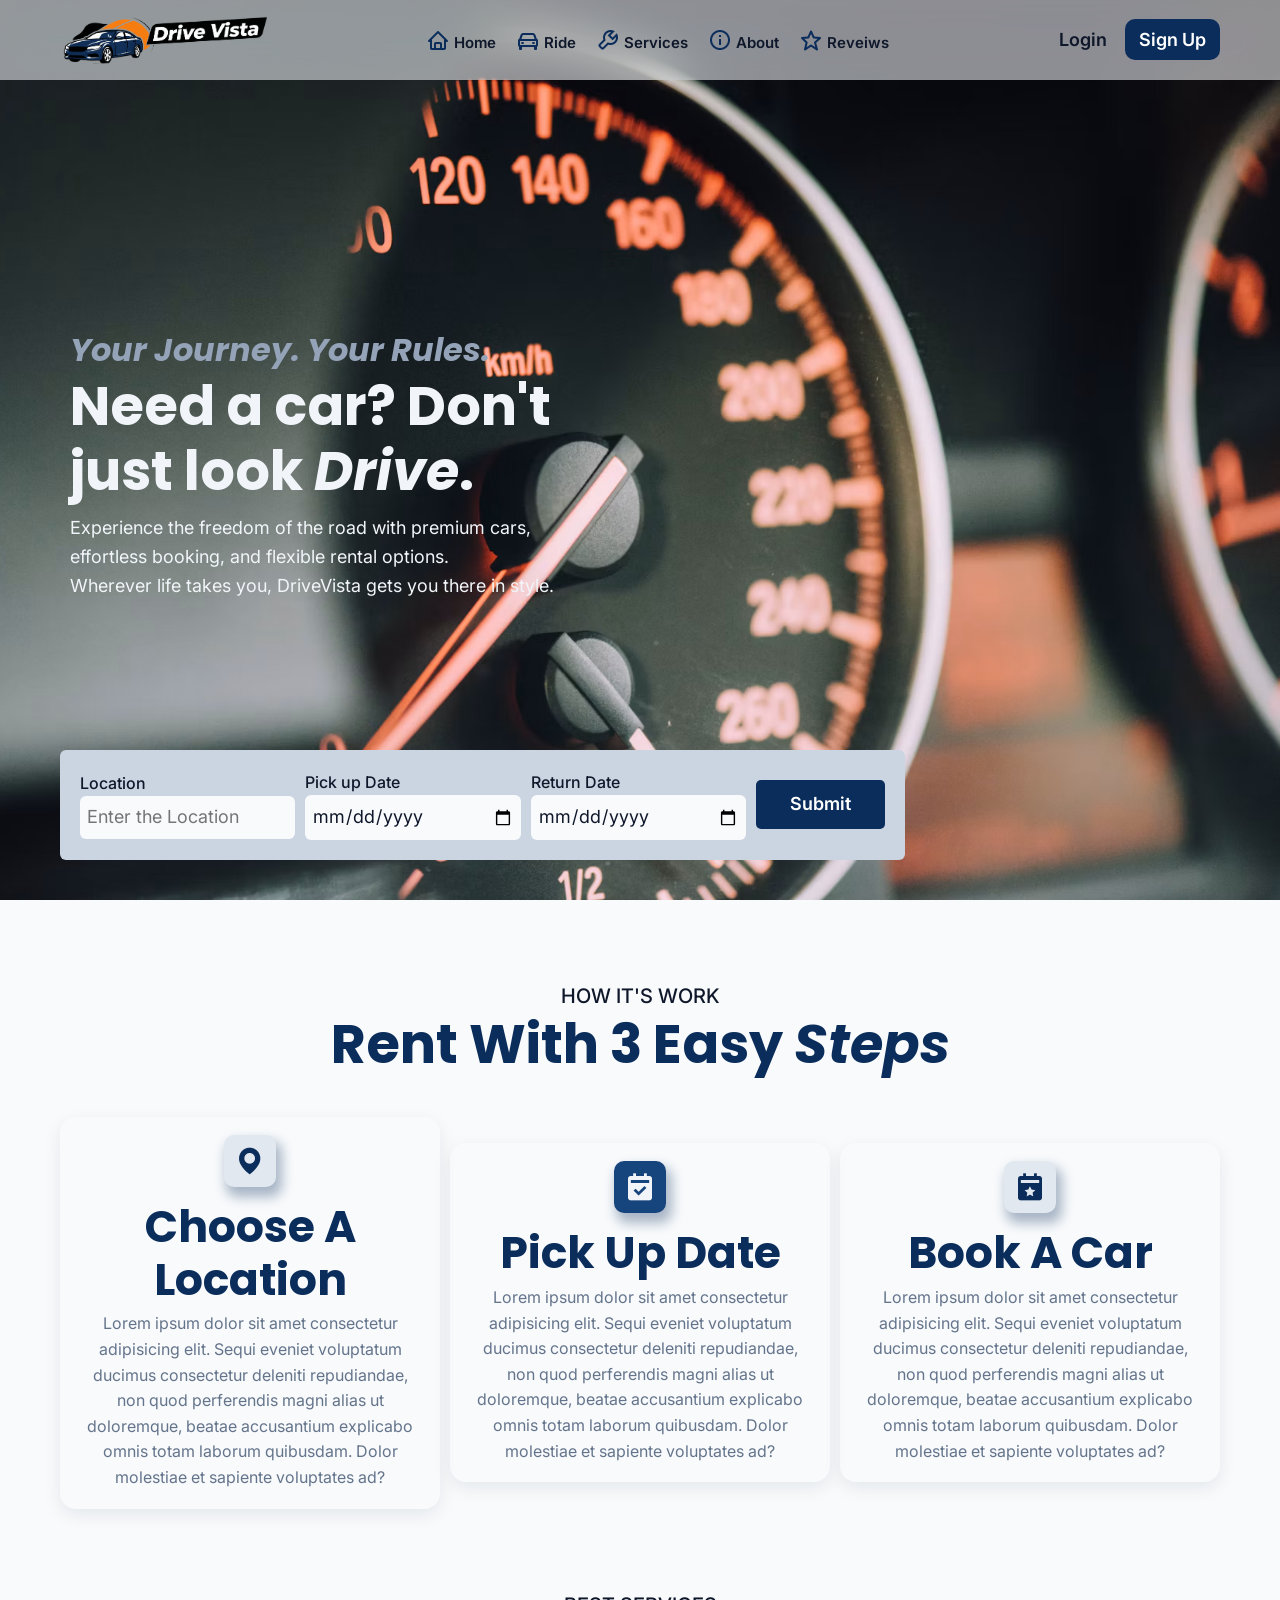
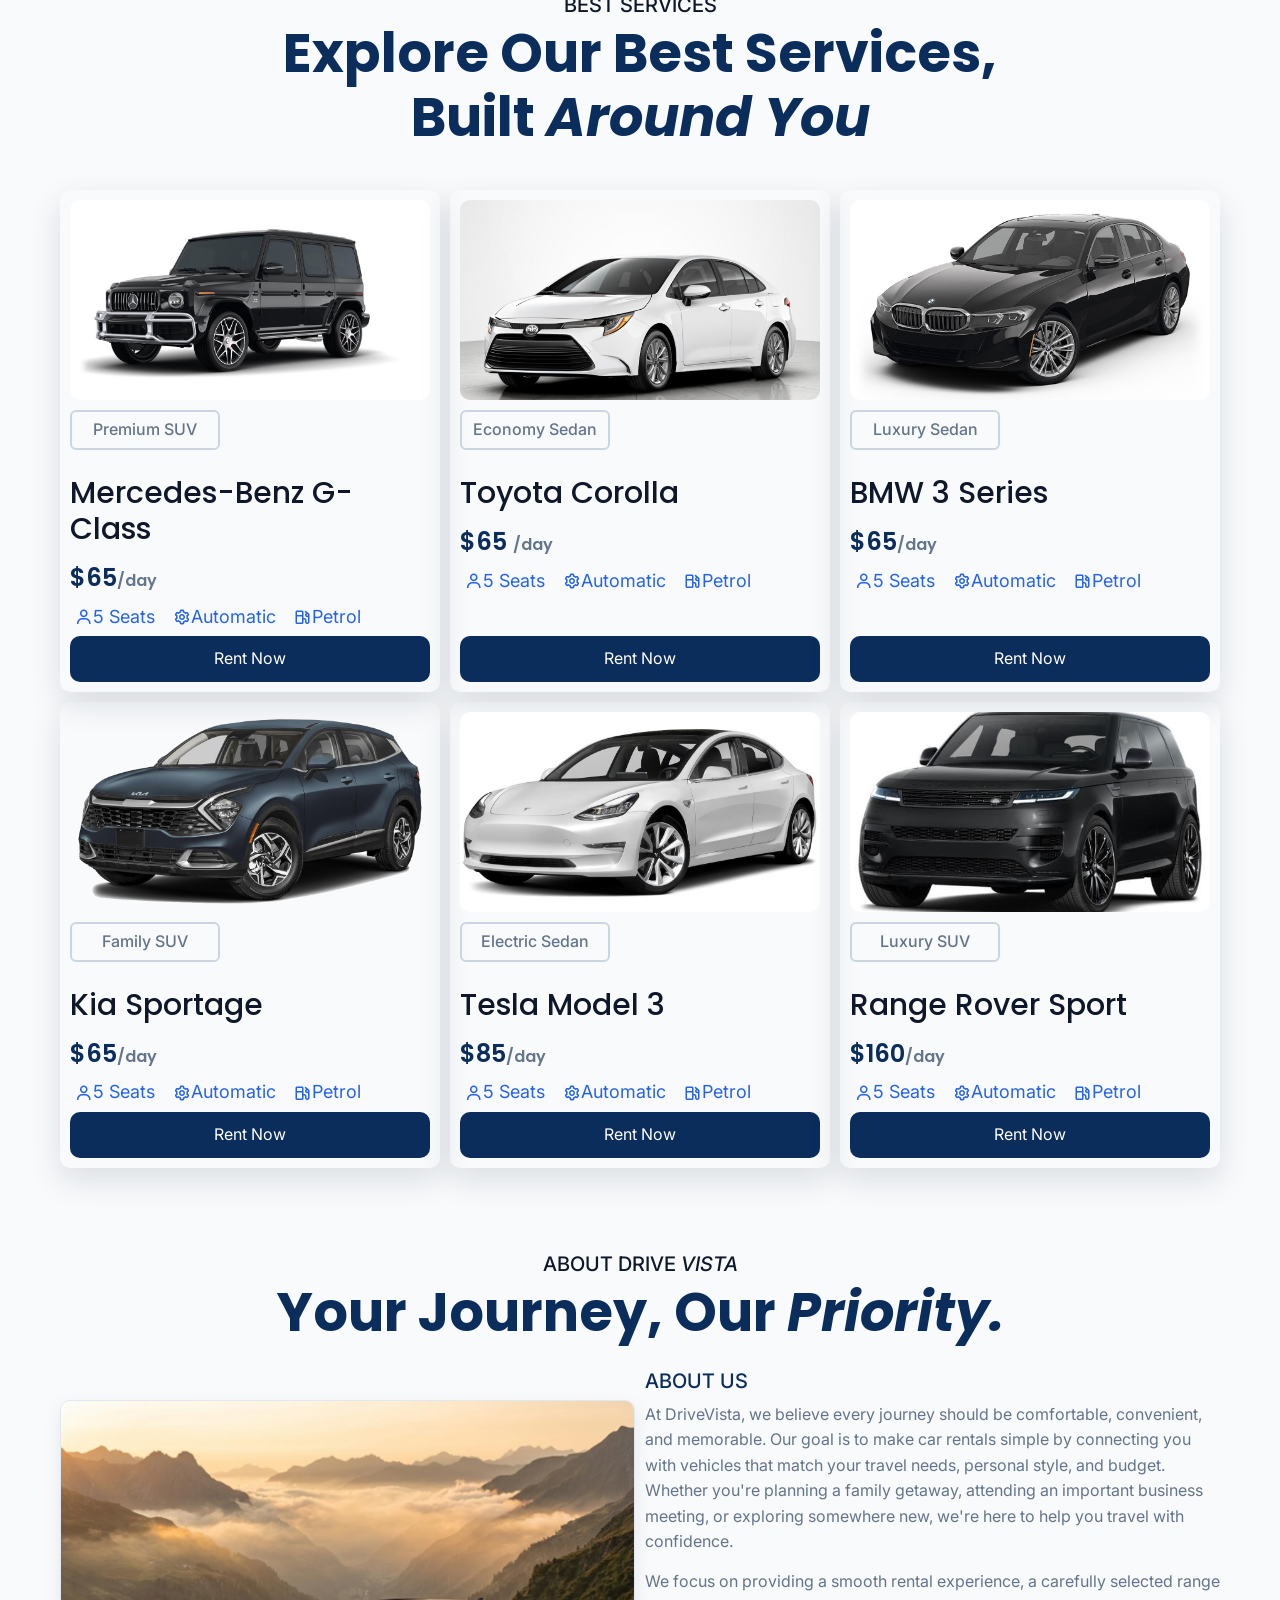
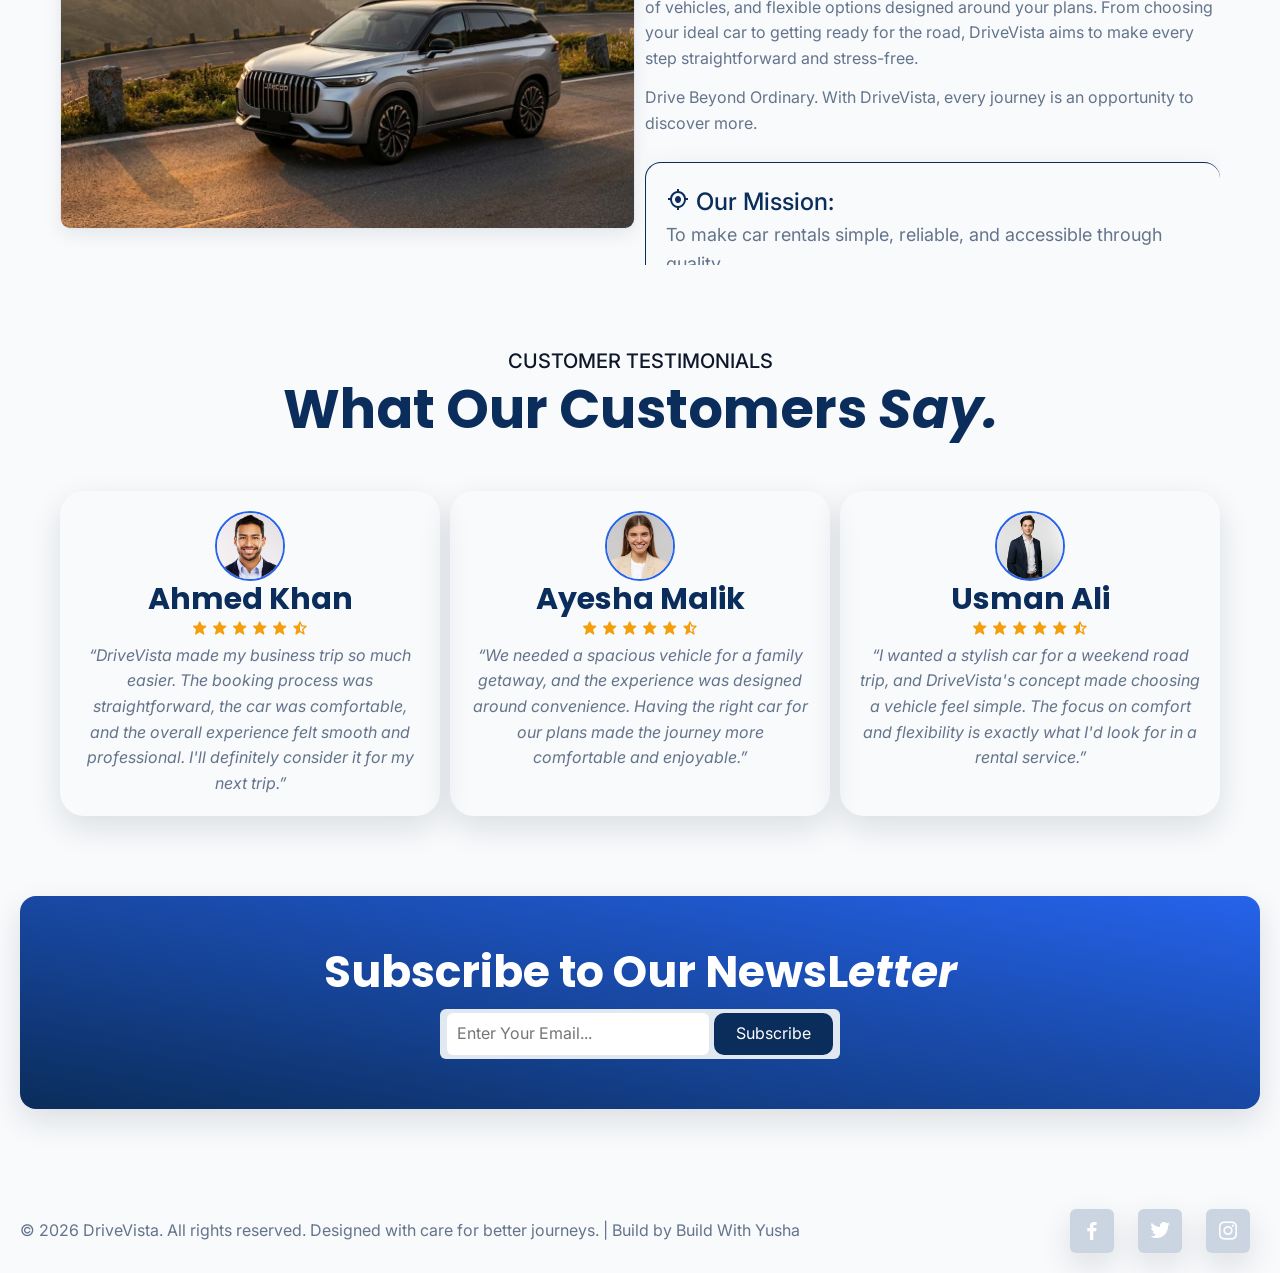
==== commit 4fa23a6d: "Describe your changes" ====
--- a/index.html
+++ b/index.html
@@ -9,6 +9,7 @@
     />
     <title>DriveVista | Premium Car Rentals</title>
     <link rel="stylesheet" href="./CSS[style-Sheets]/style.css" />
+    <link rel="stylesheet" href="./CSS[style-Sheets]/responsiveStyle.css" />
     <link
       href="https://unpkg.com/boxicons@2.1.4/css/boxicons.min.css"
       rel="stylesheet"
--- a/CSS[style-Sheets]/style.css
+++ b/CSS[style-Sheets]/style.css
@@ -809,12 +809,17 @@
 NewsLetter Section Css Starts Here
 ========================================*/
 .newsLetter {
-  background: linear-gradient(to top right, var(--color-primary), var(--color-secondary));
-  display: flex;
-  flex-direction: column;
-  align-items: center;
-}
-
+    background: linear-gradient(to top right, var(--color-primary), var(--color-secondary));
+    display: flex;
+    flex-direction: column;
+    align-items: center;
+    justify-content: space-between;
+    padding: 5rem 0;
+    margin-left: 2rem;
+    margin-right: 2rem;
+    border-radius: var(--radius-lg);
+    box-shadow: var(--shadow-lg);
+}
 .newsLetter h2 {
   color: var(--color-text-inverse);
 }
@@ -823,8 +828,8 @@
   margin-top: 1rem;
   background: var(--color-border);
   border-radius: var(--radius-sm);
-  padding: 0.4rem .8rem;
-  width: 350px;
+  padding: 0.4rem .2rem;
+  width: 400px;
   display: flex;
   justify-content: space-between;
 }
@@ -832,7 +837,8 @@
 .newsLetter .newsLetterForm input {
   border: none;
   outline: none;
-  padding: 0.8rem 2rem;
+  padding: 0.8rem 1rem;
+  margin-left: .5rem;
   border-radius: var(--radius-sm);
 }
 
@@ -841,6 +847,7 @@
   color: var(--color-text-inverse);
   padding: .8rem 2.2rem;
   border-radius: var(--radius-md);
+  margin: 0 .5rem;
 
 }
 
--- a/CSS[style-Sheets]/responsiveStyle.css
+++ b/CSS[style-Sheets]/responsiveStyle.css
@@ -0,0 +1,231 @@
+/* DriveVista responsive layout
+   Matches the existing index.html selectors and preserves the desktop theme. */
+
+/* Large desktop: keep the service fleet in a deliberate 3-column grid. */
+.service .service_container {
+  grid-template-columns: repeat(3, minmax(0, 1fr));
+  align-items: stretch;
+}
+.service .service_container .service_card {
+  min-width: 0;
+  display: flex;
+  flex-direction: column;
+}
+.service .service_container .service_card .service_card-img {
+  overflow: hidden;
+}
+.service .service_container .service_card .serviceCardIcon {
+  flex-wrap: wrap;
+  gap: .4rem .8rem;
+}
+.service .service_container .service_card .service_card-btn {
+  margin-top: auto;
+}
+.home .homeText,
+.home .registrationForm-Container {
+  min-width: 0;
+}
+.home .registrationForm-Container form {
+  max-width: calc(100% - 20rem);
+}
+
+/* 1366px and below */
+@media (max-width: 1366px) {
+  .section { padding-inline: 6rem; }
+  header { padding-inline: 6rem; }
+  header .navLogo img { width: 21rem; }
+  header .navLinks a { padding-inline: 1rem; font-size: 1.5rem; }
+  header .navBtn a { padding-inline: 1.4rem; }
+  .home { background-position: center right; }
+  .home .registrationForm-Container form {
+    left: 6rem;
+    max-width: calc(100% - 12rem);
+  }
+}
+
+/* Compact laptop / tablet landscape */
+@media (max-width: 1100px) {
+  :root { --navbar-height: 7.4rem; }
+  header {
+    padding-inline: 3.2rem;
+    gap: 1.8rem;
+  }
+  header .navLogo img { width: 18rem; }
+  header .menuIcon { display: block; order: 3; flex: 0 0 auto; }
+  header .navBtn { display: flex; gap: .6rem; margin-left: auto; }
+  header .navBtn a { white-space: nowrap; font-size: 1.4rem; }
+  header .navLinks {
+    display: none;
+    position: absolute;
+    top: calc(100% + .6rem);
+    left: 2.4rem;
+    right: 2.4rem;
+    padding: 1rem;
+    flex-direction: column;
+    align-items: stretch;
+    gap: .3rem;
+    background: rgba(248, 250, 252, .98);
+    border: 1px solid var(--color-border);
+    border-radius: var(--radius-lg);
+    box-shadow: var(--shadow-lg);
+    max-height: calc(100dvh - var(--navbar-height) - 2rem);
+    overflow-y: auto;
+  }
+  header .navLinks.is-open { display: flex; }
+  header .navLinks a {
+    display: flex;
+    align-items: center;
+    gap: 1.2rem;
+    padding: 1.2rem 1.4rem;
+    border-radius: var(--radius-md);
+    font-size: 1.6rem;
+  }
+  header .navLinks a::after { display: none; }
+  header .navLinks a:hover { background: var(--color-surface-alt); }
+  .section { padding-inline: 4rem; }
+  .home {
+    min-height: 78rem;
+    grid-template-columns: minmax(0, 1fr) minmax(0, .75fr);
+    padding-top: calc(var(--navbar-height) + 6rem);
+    padding-bottom: 23rem;
+    gap: 2rem;
+  }
+  .home .homeText h1 { font-size: clamp(3.2rem, 4.2vw, 4.8rem); }
+  .home .homeText p { font-size: 1.6rem; }
+  .home .registrationForm-Container form {
+    left: 4rem;
+    right: 4rem;
+    bottom: 4rem;
+    max-width: none;
+  }
+  .ride .ride_container { grid-template-columns: repeat(3, minmax(0, 1fr)); }
+  .service .service_container { grid-template-columns: repeat(2, minmax(0, 1fr)); }
+  .about .about_container { grid-template-columns: minmax(0, .9fr) minmax(0, 1.1fr); gap: 2rem; }
+  .about .about_container .about-img img { width: 100%; }
+  .about .about_container .about-text { height: 46rem; }
+  .about .about_container .about-text .suppContnet dd br { display: none; }
+  .reveiw .reveiw_container { grid-template-columns: repeat(2, minmax(0, 1fr)); }
+  .reveiw .reveiw_container .reveiw-card:last-child { grid-column: 1 / -1; }
+}
+
+/* Tablet portrait: stack hero and about content; keep cards readable. */
+@media (max-width: 820px) {
+  .section { padding-inline: 3rem; }
+  .home {
+    min-height: auto;
+    grid-template-columns: minmax(0, 1fr);
+    padding-top: calc(var(--navbar-height) + 6rem);
+    padding-bottom: 4rem;
+    background-position: center;
+    gap: 3rem;
+  }
+  .home .homeText { max-width: 70rem; }
+  .home .homeText h1,
+  .home .homeText p { margin-inline: 0; }
+  .home .registrationForm-Container { width: 100%; }
+  .home .registrationForm-Container form {
+    position: static;
+    width: 100%;
+    display: grid;
+    grid-template-columns: repeat(2, minmax(0, 1fr));
+    gap: 1.2rem;
+  }
+  .home .registrationForm-Container .registrationFormBTN { width: 100%; align-self: end; }
+  .ride .ride_container { grid-template-columns: repeat(2, minmax(0, 1fr)); }
+  .service .service_container { grid-template-columns: repeat(2, minmax(0, 1fr)); }
+  .service .service_container .service_card .service_card-img { height: 19rem; }
+  .service .service_container .serviceCardIcon p { font-size: 1.35rem; }
+  .about .about_container { grid-template-columns: minmax(0, 1fr); }
+  .about .about_container .about-img { max-width: 68rem; margin-inline: auto; width: 100%; }
+  .about .about_container .about-img img { width: 100%; }
+  .about .about_container .about-text { height: auto; overflow: visible; }
+  .about .about_container .about-text .suppContnet .suppContentCard { margin-block: 1.5rem; }
+  .reveiw .reveiw_container { grid-template-columns: repeat(2, minmax(0, 1fr)); }
+  .copyright { gap: 2rem; }
+}
+
+/* Phones */
+@media (max-width: 600px) {
+  :root { --navbar-height: 6.8rem; }
+  .section { padding-block: 5rem; padding-inline: 1.8rem; }
+  header { padding-inline: 1.5rem; gap: .8rem; }
+  header .navLogo img { width: clamp(11.5rem, 36vw, 15rem); }
+  header .navBtn { gap: .4rem; }
+  header .navBtn a { padding: .8rem .9rem; font-size: 1.2rem; }
+  header .menuIcon i { font-size: 2.2rem; padding: .4rem; }
+  header .navLinks { left: 1.4rem; right: 1.4rem; }
+  .home {
+    padding-top: calc(var(--navbar-height) + 4.5rem);
+    padding-bottom: 3rem;
+    gap: 2.5rem;
+  }
+  .home .homeText h1 {
+    font-size: clamp(2.8rem, 8vw, 4rem);
+    line-height: 1.2;
+  }
+  .home .homeText h1 span { font-size: clamp(1.9rem, 5.4vw, 2.6rem); }
+  .home .homeText p { font-size: 1.5rem; line-height: 1.65; }
+  .home .homeText p br { display: none; }
+  .home .registrationForm-Container form {
+    grid-template-columns: minmax(0, 1fr);
+    padding: 1.5rem;
+  }
+  .home .registrationForm-Container .input-box input { min-height: 4.4rem; }
+  .home .registrationForm-Container .registrationFormBTN { min-height: 4.6rem; }
+  .ride .ride_container,
+  .service .service_container,
+  .reveiw .reveiw_container { grid-template-columns: minmax(0, 1fr); }
+  .ride .ride_container { gap: 1.5rem; }
+  .ride .ride_container .ride_bxes { padding: 1.6rem; }
+  .ride .ride_container .ride_bxes p { font-size: 1.5rem; }
+  .service .service_container { gap: 1.8rem; }
+  .service .service_container .service_card { padding: 1.3rem; }
+  .service .service_container .service_card .service_card-img { height: clamp(17rem, 55vw, 25rem); }
+  .service .service_container .service_card h3 { font-size: 2.2rem; }
+  .service .service_container .serviceCardIcon { flex-wrap: wrap; gap: .6rem; }
+  .service .service_container .serviceCardIcon p { font-size: 1.4rem; }
+  .about .about_container { gap: 1.8rem; }
+  .about .about_container .about-text { height: auto; overflow: visible; }
+  .about .about_container .about-text p { font-size: 1.5rem; }
+  .about .about_container .about-text .suppContnet .suppContentCard { padding: 1.5rem; }
+  .about .about_container .about-text .suppContnet dt { font-size: 1.8rem; }
+  .about .about_container .about-text .suppContnet dd { font-size: 1.5rem; }
+  .reveiw .reveiw_container { margin-top: 3rem; gap: 1.5rem; }
+  .reveiw .reveiw_text span { font-size: 1.4rem; }
+  .reveiw .reveiw_text h1 { font-size: clamp(2.6rem, 7.5vw, 3.6rem); }
+  .newsLetter { text-align: center; }
+  .newsLetter h2 { font-size: clamp(2.3rem, 7vw, 3.2rem); }
+  .newsLetter .newsLetterForm { width: 100%; max-width: 42rem; gap: .6rem; }
+  .newsLetter .newsLetterForm input { min-width: 0; padding-inline: 1rem; }
+  .newsLetter .newsLetterForm .newsLetterFormBtn { padding-inline: 1rem; white-space: nowrap; }
+  .copyright { flex-direction: column; text-align: center; padding: 2rem 1.6rem; }
+  .copyright p { font-size: 1.3rem; }
+  .copyright .socialMeiaDivision { display: flex; justify-content: center; gap: 1rem; }
+  .copyright .socialMeiaDivision a i { margin: 0; }
+}
+
+/* Smallest supported phones */
+@media (max-width: 360px) {
+  .section { padding-inline: 1.4rem; }
+  header { padding-inline: 1.1rem; }
+  header .navLogo img { width: 10.8rem; }
+  header .navBtn a { padding: .7rem .65rem; font-size: 1.1rem; }
+  .home .homeText h1 { font-size: 2.7rem; }
+  .home .homeText h1 span { font-size: 1.8rem; }
+  .newsLetter .newsLetterForm { padding: .3rem; }
+  .newsLetter .newsLetterForm .newsLetterFormBtn { padding-inline: .7rem; font-size: 1.25rem; }
+}
+
+/* Avoid horizontal overflow caused by long content or grid children. */
+@media (max-width: 820px) {
+  body { overflow-x: hidden; }
+  .section,
+  .home,
+  .ride_container,
+  .service_container,
+  .about_container,
+  .reveiw_container,
+  .newsLetter,
+  .copyright { min-width: 0; }
+  .service .service_container .service_card > p { max-width: 100%; }
+}
